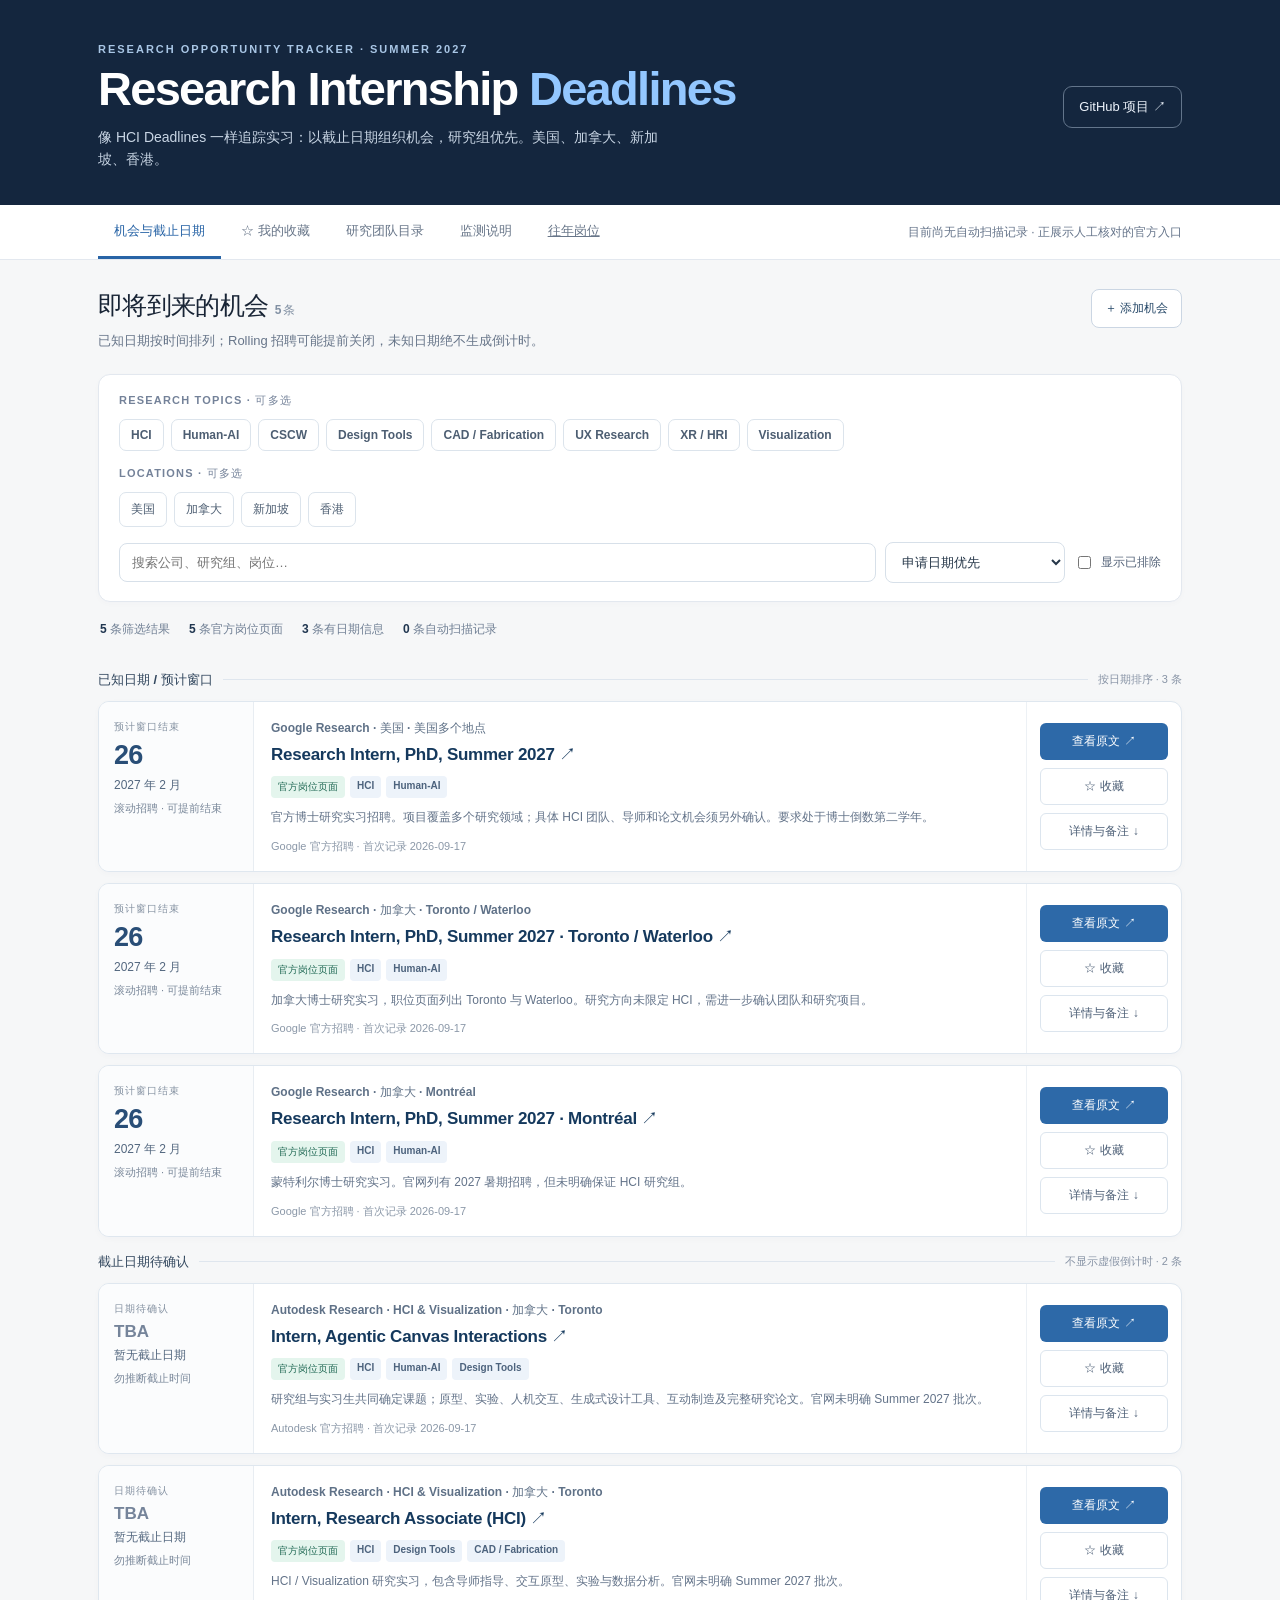
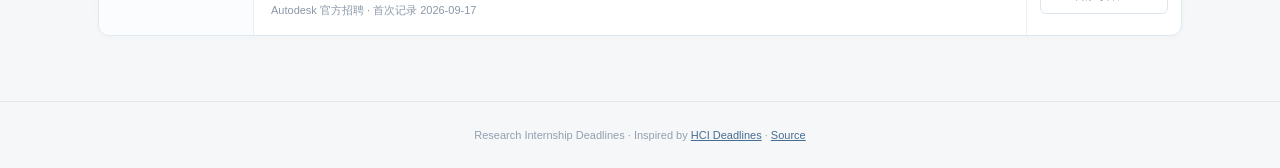
==== public/index.html @ 8cfc205e "ui: show scan button and historical archive on homepage" ====
<!doctype html>
<html lang="zh-CN"><head><meta charset="utf-8"><meta name="viewport" content="width=device-width,initial-scale=1"><meta name="theme-color" content="#f6f7f8"><meta name="description" content="Research internship opportunities by deadline for HCI PhD students."><title>Research Internship Deadlines</title>
<style>
:root{font-family:Inter,-apple-system,BlinkMacSystemFont,"Segoe UI",Arial,sans-serif;color:#182435;background:#f6f7f8;font-synthesis:none}*{box-sizing:border-box}body{margin:0}button,input,select,textarea{font:inherit}button{cursor:pointer}a{color:inherit}a:focus-visible,button:focus-visible,input:focus-visible,select:focus-visible,textarea:focus-visible{outline:3px solid #89baf9;outline-offset:2px}.shell{max-width:1140px;margin:auto;padding:0 28px}.mast{background:#14263e;color:#fff;padding:43px 0 35px}.mast .shell{display:flex;gap:35px;justify-content:space-between;align-items:center}.eyebrow{font-size:11px;text-transform:uppercase;letter-spacing:2px;color:#a9c6e5;font-weight:800}.mast h1{font-size:clamp(29px,4.5vw,47px);margin:8px 0 10px;letter-spacing:-1.7px;line-height:1.12}.mast p{max-width:580px;color:#c9d6e5;margin:0;line-height:1.6;font-size:14px}.mast .link{border:1px solid #63758b;color:#eef4fc;text-decoration:none;border-radius:9px;padding:11px 15px;white-space:nowrap;font-size:13px}.topnav{background:white;border-bottom:1px solid #e3e8ef}.topnav .shell{display:flex;justify-content:space-between;align-items:center;gap:12px;min-height:54px}.tabs{display:flex;gap:4px}.tab{border:0;background:transparent;color:#687689;padding:16px 16px;font-size:13px;font-weight:650;border-bottom:3px solid transparent}.tab.active{color:#2864a6;border-bottom-color:#2864a6}.scanstate{font-size:12px;color:#65748a;max-width:42%;text-align:right}main.shell{padding-top:29px;padding-bottom:65px}.pagehead{display:flex;align-items:start;justify-content:space-between;gap:20px;margin-bottom:22px}.pagehead h2{font-size:25px;margin:0 0 8px;letter-spacing:-.65px}.pagehead p{margin:0;color:#677589;line-height:1.65;font-size:13px}.outline{border:1px solid #cbd6e3;background:white;color:#274969;border-radius:8px;padding:10px 13px;font-weight:650;font-size:12px}.toolbar{background:white;border:1px solid #e3e8ef;border-radius:12px;padding:18px 20px;box-shadow:0 2px 6px #20375105;margin-bottom:19px}.toolbarlabel{display:block;color:#748299;font-size:11px;letter-spacing:1.2px;font-weight:800;margin-bottom:11px;text-transform:uppercase}.filterrow{display:flex;gap:7px;flex-wrap:wrap;margin-bottom:15px}.chip{border:1px solid #dce4ec;color:#4d5e72;background:#fff;border-radius:7px;padding:8px 11px;font-size:12px;font-weight:650}.chip.active{background:#dcebf9;border-color:#88b6e4;color:#205d9c}.chip.active:before{content:'✓ ';font-weight:850}.controlrow{display:grid;grid-template-columns:minmax(180px,1fr) 180px auto;gap:9px;align-items:center}.controlrow input,.controlrow select,.form input,.form select,.form textarea{width:100%;min-width:0;border:1px solid #d7e0e9;background:#fff;color:#263749;border-radius:8px;padding:11px 12px;font-size:13px}.controlrow label{font-size:12px;color:#526177;display:flex;gap:7px;align-items:center;white-space:nowrap}.controlrow label input{width:auto;accent-color:#2769aa}.summary{display:flex;gap:19px;flex-wrap:wrap;padding:0 2px 17px;color:#718095;font-size:12px}.summary strong{color:#203650}.sectionline{display:flex;align-items:center;gap:10px;margin:16px 0 12px}.sectionline h3{font-size:13px;font-weight:800;color:#32475e;margin:0}.sectionline .rule{height:1px;background:#dfe6ee;flex:1}.sectionline small{font-size:11px;color:#8793a5}.list{display:grid;gap:11px}.job{background:white;border:1px solid #dfe7ef;border-radius:11px;display:grid;grid-template-columns:155px minmax(0,1fr) 155px;overflow:hidden;box-shadow:0 2px 7px #162e4406}.jobdate{border-right:1px solid #e8edf2;padding:18px 15px;background:#fbfcfd;display:flex;flex-direction:column;gap:6px}.datecap{color:#8491a1;font-size:10px;font-weight:800;letter-spacing:1px;text-transform:uppercase}.day{font-size:27px;font-weight:790;letter-spacing:-.8px;line-height:1.15;color:#294e77}.day.unknown{font-size:17px;letter-spacing:0;color:#75849a}.month{font-size:12px;color:#53677f}.dateinfo{font-size:11px;color:#7a889a;line-height:1.5}.jobbody{padding:18px 17px 17px;min-width:0}.org{font-size:12px;color:#5f7187;font-weight:750;margin-bottom:7px}.job h4{margin:0 0 10px;font-size:17px;line-height:1.32;letter-spacing:-.25px}.job h4 a{text-decoration:none;color:#15395d}.job h4 a:hover{text-decoration:underline}.tags{display:flex;flex-wrap:wrap;gap:5px;margin-bottom:10px}.tag{font-size:10px;font-weight:700;color:#4d637d;background:#edf3fa;padding:4px 7px;border-radius:4px}.tag.warn{background:#fff2e4;color:#9d662b}.tag.green{color:#236b56;background:#e4f5ed}.job p{font-size:12px;color:#637389;line-height:1.65;margin:0}.source{font-size:11px;color:#8b98a8;margin-top:11px}.jobactions{padding:18px 13px;border-left:1px solid #edf1f5;display:flex;flex-direction:column;align-items:stretch;gap:8px;justify-content:center}.jobactions .open{background:#2d69a8;color:white;text-align:center;padding:10px 7px;text-decoration:none;border-radius:6px;font-weight:750;font-size:12px}.jobactions button{border:1px solid #dce5ee;border-radius:6px;background:#fff;padding:9px 6px;color:#4f6178;font-size:12px}.jobactions button.saved{background:#eaf2ff;color:#205f9b}.jobactions button.dismissed{color:#a25f5a}.jobdetails{grid-column:1/-1;background:#f9fbfd;border-top:1px solid #e9eef4;padding:15px 20px;display:grid;grid-template-columns:1fr 1fr;gap:15px;color:#58697e;font-size:12px;line-height:1.7}.jobdetails b{color:#2e4e6e}.jobdetails textarea{display:block;width:100%;height:76px;border:1px solid #cedbe8;border-radius:6px;resize:vertical;padding:9px;margin:6px 0;font:inherit}.jobdetails button{background:white;border:1px solid #d3deea;border-radius:6px;padding:7px 10px;color:#2a5f92}.empty{background:white;border:1px dashed #cbd7e3;border-radius:12px;text-align:center;padding:50px 20px;color:#617187}.empty .symbol{font-size:29px;color:#5d86b2}.empty h3{color:#334b63;margin:10px 0}.empty p{font-size:13px;line-height:1.7;margin:0 auto 17px;max-width:500px}.muted{font-size:12px;color:#8190a3}.info{margin-top:23px;padding:17px 18px;border:1px solid #dce5ef;border-radius:9px;background:#eff5fb;color:#536b86;font-size:12px;line-height:1.75}.info a{color:#245d98}.lablist{display:grid;grid-template-columns:repeat(2,minmax(0,1fr));gap:10px}.lab{background:#fff;border:1px solid #e1e8ef;padding:18px;border-radius:10px}.lab b{display:block;font-size:14px;color:#243f5f}.lab p{font-size:12px;color:#64758b;line-height:1.6}.lab a{font-size:12px;color:#2866a5}.lab small{display:block;color:#8494a8;margin-top:8px}.hidden{display:none!important}.modal{position:fixed;inset:0;background:#12233ca6;display:flex;align-items:center;justify-content:center;padding:15px;z-index:20}.dialog{max-width:490px;max-height:90vh;overflow:auto;width:100%;background:white;border-radius:13px;padding:24px;box-shadow:0 20px 90px #09172b44}.dialog h3{margin:0 0 5px;font-size:22px}.dialog>p{font-size:12px;color:#728299;line-height:1.6}.form{display:grid;gap:12px}.form label{font-size:12px;font-weight:700;color:#4c6178}.form input,.form select,.form textarea{margin-top:6px;display:block}.form .twocol{display:grid;grid-template-columns:1fr 1fr;gap:9px}.form .formactions{display:flex;gap:8px;justify-content:flex-end}.primary{background:#2d69a8;border:1px solid #2d69a8;color:#fff;font-weight:750;border-radius:7px;padding:11px 15px}footer{padding:27px 0;color:#91a0b0;text-align:center;border-top:1px solid #e3e8ed;font-size:11px}footer a{color:#476c91}@media(max-width:800px){.shell{padding-left:16px;padding-right:16px}.mast{padding:27px 0}.mast .shell{align-items:flex-start}.mast h1{font-size:29px}.mast .link{display:none}.topnav .shell{flex-direction:column;align-items:stretch;gap:0}.tabs{overflow-x:auto}.tab{flex:1;white-space:nowrap;padding:14px 10px}.scanstate{text-align:left;max-width:none;padding:0 0 10px}.pagehead{align-items:center}.pagehead h2{font-size:22px}.toolbar{padding:13px}.controlrow{grid-template-columns:1fr 1fr}.controlrow input{grid-column:1/-1}.controlrow label{grid-column:1/-1}.job{grid-template-columns:91px minmax(0,1fr)}.jobdate{padding:16px 9px}.day{font-size:22px}.jobbody{padding:15px 12px}.job h4{font-size:15px}.jobactions{grid-column:1/-1;border-left:0;border-top:1px solid #edf1f5;padding:10px 12px;flex-direction:row}.jobactions>*{flex:1}.jobdetails{grid-template-columns:1fr;padding:13px}.lablist{grid-template-columns:1fr}.summary{gap:10px}.pagehead .outline{white-space:nowrap;padding:9px}.org,.source{font-size:11px}}@media(max-width:375px){.job{grid-template-columns:79px minmax(0,1fr)}.day{font-size:19px}.datecap{font-size:9px}.jobdate{padding:14px 7px}.controlrow{grid-template-columns:1fr}.controlrow input,.controlrow label{grid-column:auto}}
</style></head><body>
<header class="mast"><div class="shell"><div><div class="eyebrow">RESEARCH OPPORTUNITY TRACKER · SUMMER 2027</div><h1>Research Internship <span style="color:#93c7ff">Deadlines</span></h1><p>像 HCI Deadlines 一样追踪实习：以截止日期组织机会，研究组优先。美国、加拿大、新加坡、香港。</p></div><a class="link" href="https://github.com/shuofeng666/searching-job" target="_blank" rel="noopener noreferrer">GitHub 项目 ↗</a></div></header>
<div class="topnav"><div class="shell"><nav class="tabs" aria-label="页面"><button class="tab active" data-tab="opportunities">机会与截止日期</button><button class="tab" data-tab="saved">☆ 我的收藏</button><button class="tab" data-tab="labs">研究团队目录</button><button class="tab" data-tab="about">监测说明</button><a class="tab" href="/archive.html">往年岗位</a></nav><div class="scanstate" id="scanstate" aria-live="polite">正在读取监测状态…</div></div></div>
<main class="shell"><section id="opportunities"><div class="pagehead"><div><h2>即将到来的机会 <span class="muted" id="total"></span></h2><p>已知日期按时间排列；Rolling 招聘可能提前关闭，未知日期绝不生成倒计时。</p></div><button class="outline" id="add">＋ 添加机会</button></div>
<div class="toolbar"><span class="toolbarlabel">Research topics · 可多选</span><div id="topics" class="filterrow"></div><span class="toolbarlabel">Locations · 可多选</span><div id="regions" class="filterrow"></div><div class="controlrow"><input id="query" type="search" placeholder="搜索公司、研究组、岗位…" aria-label="搜索机会"><select id="sort" aria-label="排序"><option value="deadline">申请日期优先</option><option value="recent">最新发现</option></select><label><input type="checkbox" id="showdismissed"> 显示已排除</label></div></div>
<div class="summary" id="summary"></div><div id="dated"></div><div id="undated"></div></section>
<section id="saved" class="hidden"><div class="pagehead"><div><h2>我的收藏</h2><p>仅保存在当前浏览器，换设备不会自动同步。</p></div></div><div id="savedlist" class="list"></div></section>
<section id="labs" class="hidden"><div class="pagehead"><div><h2>研究团队目录</h2><p>这是长期关注的研究团队，不等于已发布招聘。大公司研究组优先。</p></div></div><div class="lablist" id="lablist"></div></section>
<section id="about" class="hidden"><div class="pagehead"><div><h2>监测与数据说明</h2><p>清晰区分官方职位、搜索线索和待确认日期。</p></div></div><div class="info"><b>扫描与更新</b><p id="scanabout"></p><a href="https://github.com/shuofeng666/searching-job/actions/workflows/scan.yml" target="_blank" rel="noopener noreferrer">打开 GitHub Actions ↗</a><p>在 GitHub 仓库的 Settings → Secrets and variables → Actions 中设置 SERPAPI_KEY，之后运行 Research internship scan。不要在网页或公开仓库中填写密钥。</p><b>日期与真实性</b><p>只有带有明确时刻与时区的正式截止时间才显示实时倒计时。预计窗口结束日期仅用于排序和参考。官方岗位链接是检查入口，并非此处实时证明仍有空缺；每次申请前请以官方页面核验。</p><b>隐私</b><p>个人收藏、申请状态与手动添加内容只存储在当前浏览器。自动扫描的公共职位会被提交至公开 GitHub 仓库；请勿在公共数据中添加个人信息。</p><b>可用功能</b><p>本版没有启用 AI API、邮件提醒或跨设备同步。</p></div></section></main>
<footer>Research Internship Deadlines · Inspired by <a href="https://hci-deadlines.github.io/" target="_blank" rel="noopener noreferrer">HCI Deadlines</a> · <a href="https://github.com/shuofeng666/searching-job" target="_blank" rel="noopener noreferrer">Source</a></footer>
<div class="modal hidden" id="modal" role="dialog" aria-modal="true" aria-labelledby="modalTitle"><div class="dialog"><div style="display:flex;justify-content:space-between;gap:10px;align-items:center"><h3 id="modalTitle">手动添加机会</h3><button class="outline" id="close" aria-label="关闭">×</button></div><p>用于个人跟踪，不代表官方岗位已经核实。只保存在当前浏览器。</p><form class="form" id="form"><label>岗位名称<input name="title" required maxlength="180" placeholder="HCI Research Intern"></label><label>公司 / 研究组<input name="company" required maxlength="120" placeholder="Autodesk Research"></label><label>原始招聘网址<input name="url" type="url" required placeholder="https://…"></label><div class="twocol"><label>地区<select name="region"><option value="US">美国</option><option value="CA">加拿大</option><option value="SG">新加坡</option><option value="HK">香港</option></select></label><label>截止状态<select name="deadline_kind"><option value="unknown">尚未公布</option><option value="rolling">预计窗口 / Rolling</option><option value="firm_day">官方只提供日期</option></select></label></div><label>截止日期（如已知）<input type="date" name="deadline"></label><label>研究主题（逗号分隔，可选）<input name="topics" placeholder="HCI, CAD, Human-AI"></label><label>你的研究备注<textarea name="description" rows="2" maxlength="1500"></textarea></label><div class="formactions"><button type="button" class="outline" id="cancel">取消</button><button class="primary" type="submit">保存机会</button></div></form></div></div>
<script>
'use strict';
const REPO='https://github.com/shuofeng666/searching-job';
const CATEGORIES=['HCI','Human-AI','CSCW','Design Tools','CAD / Fabrication','UX Research','XR / HRI','Visualization'];
const PLACES={US:'美国',CA:'加拿大',SG:'新加坡',HK:'香港'};
const SEED=[
{id:'official-google-us-2027',title:'Research Intern, PhD, Summer 2027',company:'Google Research',location:'美国多个地点',region:'US',url:'https://www.google.com/about/careers/applications/jobs/results/86701057991680710-research-intern-phd-summer-2027',description:'官方博士研究实习招聘。项目覆盖多个研究领域；具体 HCI 团队、导师和论文机会须另外确认。要求处于博士倒数第二学年。',deadline:'2027-02-26',deadline_kind:'rolling',date_note:'官网预计申请窗口结束日期；滚动录用，可能提前关闭',topics:['HCI','Human-AI'],kind:'official',first_seen:'2026-09-17',source:'Google 官方招聘',flags:['HCI 团队分配尚未确认','具体申请资格与开放状态以官网为准']},
{id:'official-google-ca-2027',title:'Research Intern, PhD, Summer 2027 · Toronto / Waterloo',company:'Google Research',location:'Toronto / Waterloo',region:'CA',url:'https://www.google.com/about/careers/applications/jobs/results/104496653687235270-research-intern/',description:'加拿大博士研究实习，职位页面列出 Toronto 与 Waterloo。研究方向未限定 HCI，需进一步确认团队和研究项目。',deadline:'2027-02-26',deadline_kind:'rolling',date_note:'官网预计窗口结束；项目满额可能提前关闭',topics:['HCI','Human-AI'],kind:'official',first_seen:'2026-09-17',source:'Google 官方招聘',flags:['岗位研究方向需要确认','页面标注 future vacancy，请核验当前申请状态']},
{id:'official-google-montreal-2027',title:'Research Intern, PhD, Summer 2027 · Montréal',company:'Google Research',location:'Montréal',region:'CA',url:'https://www.google.com/about/careers/applications/jobs/results/131287072689267398-research-intern/',description:'蒙特利尔博士研究实习。官网列有 2027 暑期招聘，但未明确保证 HCI 研究组。',deadline:'2027-02-26',deadline_kind:'rolling',date_note:'官网预计窗口结束；滚动审核可能提前关闭',topics:['HCI','Human-AI'],kind:'official',first_seen:'2026-09-17',source:'Google 官方招聘',flags:['具体 HCI 项目与工作许可待确认']},
{id:'official-autodesk-canvas',title:'Intern, Agentic Canvas Interactions',company:'Autodesk Research · HCI & Visualization',location:'Toronto',region:'CA',url:'https://autodesk.wd1.myworkdayjobs.com/en-US/Ext/job/Toronto-ON-CAN/Intern--Agentic-Canvas-Interactions_26WD100616-1',description:'研究组与实习生共同确定课题；原型、实验、人机交互、生成式设计工具、互动制造及完整研究论文。官网未明确 Summer 2027 批次。',deadline:null,deadline_kind:'unknown',topics:['HCI','Human-AI','Design Tools','CAD / Fabrication'],kind:'official',first_seen:'2026-09-17',source:'Autodesk 官方招聘',flags:['Summer 2027 起止日期需要向研究组确认']},
{id:'official-autodesk-hci',title:'Intern, Research Associate (HCI)',company:'Autodesk Research · HCI & Visualization',location:'Toronto',region:'CA',url:'https://autodesk.wd1.myworkdayjobs.com/Ext/job/Toronto-ON-CAN/Intern--Research-Associate--HCI-_26WD100593-1',description:'HCI / Visualization 研究实习，包含导师指导、交互原型、实验与数据分析。官网未明确 Summer 2027 批次。',deadline:null,deadline_kind:'unknown',topics:['HCI','Design Tools','CAD / Fabrication','Visualization'],kind:'official',first_seen:'2026-09-17',source:'Autodesk 官方招聘',flags:['需确认 2027 暑期安排与研究主题']}
];
const $=id=>document.getElementById(id);const escapeHTML=v=>String(v??'').replace(/[&<>"']/g,c=>({'&':'&amp;','<':'&lt;','>':'&gt;','"':'&quot;',"'":'&#39;'}[c]));
const safeURL=v=>{try{let u=new URL(v);return ['http:','https:'].includes(u.protocol)?u.href:'#'}catch{return '#'}};
const STORE='research-radar-personal-v1';let store;try{store=JSON.parse(localStorage.getItem(STORE))||{jobs:{},manual:[]}}catch{store={jobs:{},manual:[]}}store.jobs=store.jobs||{};store.manual=store.manual||[];
function save(){try{localStorage.setItem(STORE,JSON.stringify(store))}catch{alert('浏览器未允许本地保存')}}
let feed={jobs:[],targets:[],runs:[],last_scan:null},list=[],shown='opportunities',selectedTopics=new Set(),selectedRegions=new Set(),expanded=new Set();
const searchParams=new URLSearchParams(location.search);const paramTopics=(searchParams.get('sub')||'').split(',').filter(x=>CATEGORIES.includes(x));paramTopics.forEach(x=>selectedTopics.add(x));const paramRegions=(searchParams.get('loc')||'').split(',').filter(x=>PLACES[x]);paramRegions.forEach(x=>selectedRegions.add(x));
function inferTopics(j){if(Array.isArray(j.topics)&&j.topics.length)return j.topics;let text=[j.title,j.description,...(j.reasons||[])].join(' ').toLowerCase();let out=[];const tests=[['HCI',/hci|human.computer|interaction/],['Human-AI',/human.ai|human.agent|generative ai|llm/],['CSCW',/collaborat|cscw|teamwork/],['Design Tools',/design tool|creativ|authoring/],['CAD / Fabrication',/\bcad\b|fabricat|manufactur/],['UX Research',/ux research|user research|user experience research|usability/],['XR / HRI',/\bxr\b|\bar\b|\bvr\b|robot/],['Visualization',/visualiz|graphics/]];tests.forEach(([name,re])=>{if(re.test(text))out.push(name)});return out.length?out:['HCI']}
function normalize(j){return {...j,deadline:j.deadline||null,deadline_kind:j.deadline_kind||'unknown',topics:inferTopics(j),kind:j.kind||'web',source:j.source||'待确认'}}
function allJobs(){const seen=new Set();return [...store.manual,...SEED,...(feed.jobs||[])].map(normalize).filter(j=>{const key=safeURL(j.url).replace(/\?.*$/,'').toLowerCase();if(key!=='#'&&seen.has(key))return false;if(key!=='#')seen.add(key);return true})}
function notes(id){return store.jobs[id]||{}}
function updateURL(){let q=new URLSearchParams(location.search);selectedTopics.size?q.set('sub',[...selectedTopics].join(',')):q.delete('sub');selectedRegions.size?q.set('loc',[...selectedRegions].join(',')):q.delete('loc');history.replaceState(null,'',location.pathname+(q.size?'?'+q.toString():''))}
function filters(){ $('topics').innerHTML=CATEGORIES.map(t=>`<button class="chip ${selectedTopics.has(t)?'active':''}" data-topic="${escapeHTML(t)}" aria-pressed="${selectedTopics.has(t)}">${escapeHTML(t)}</button>`).join('');$('regions').innerHTML=Object.entries(PLACES).map(([k,v])=>`<button class="chip ${selectedRegions.has(k)?'active':''}" data-region="${k}" aria-pressed="${selectedRegions.has(k)}">${v}</button>`).join('')}
function visible(saved=false){let q=$('query').value.trim().toLowerCase(),show=$('showdismissed').checked;return allJobs().filter(j=>{let p=notes(j.id);if(saved&&!p.starred)return false;if(!saved&&!show&&p.status==='dismissed')return false;if(selectedTopics.size&&!j.topics.some(t=>selectedTopics.has(t)))return false;if(selectedRegions.size&&!selectedRegions.has(j.region))return false;if(q&&![j.title,j.company,j.location,j.description,...j.topics].join(' ').toLowerCase().includes(q))return false;return true}).sort((a,b)=>{if($('sort').value==='recent')return String(b.first_seen||'').localeCompare(String(a.first_seen||''));const da=a.deadline||'9999',db=b.deadline||'9999';return da.localeCompare(db)||a.company.localeCompare(b.company)})}
function formatDay(d){if(!/^\d{4}-\d{2}-\d{2}$/.test(d||''))return null;const [y,m,day]=d.split('-');return {day,month:`${y} 年 ${Number(m)} 月`}}
function remaining(j){if(j.deadline_kind!=='firm'||!j.deadline_at)return '';let time=Date.parse(j.deadline_at);if(!Number.isFinite(time))return '';let diff=time-Date.now();if(diff<=0)return '截止时刻已过 · 请核对官网';let days=Math.floor(diff/86400000),hours=Math.floor((diff%86400000)/3600000);return `还剩 ${days} 天 ${hours} 小时`}
function card(j){const p=notes(j.id),dt=formatDay(j.deadline),open=expanded.has(j.id),kind=j.deadline_kind;let type=kind==='rolling'?'预计窗口结束':kind==='firm'?'官方截止':kind==='firm_day'?'官方日期':'日期待确认';let dateBlock=dt?`<span class="day">${dt.day}</span><span class="month">${dt.month}</span>`:'<span class="day unknown">TBA</span><span class="month">暂无截止日期</span>';let warning=kind==='rolling'?'滚动招聘 · 可提前结束':kind==='firm_day'?'仅提供日期 · 时区待确认':kind==='firm'?(remaining(j)||'核对具体时区'):'勿推断截止时间';let flag=j.kind==='official'?'官方岗位页面':'搜索线索，未核实';if(j.kind==='manual')flag='个人手动记录';let tags=[`<span class="tag ${j.kind==='official'?'green':'warn'}">${flag}</span>`,...j.topics.slice(0,3).map(t=>`<span class="tag">${escapeHTML(t)}</span>`)];return `<article class="job"><div class="jobdate"><span class="datecap">${type}</span>${dateBlock}<span class="dateinfo">${escapeHTML(warning)}</span></div><div class="jobbody"><div class="org">${escapeHTML(j.company)} · ${escapeHTML(PLACES[j.region]||j.region)}${j.location?' · '+escapeHTML(j.location):''}</div><h4><a href="${escapeHTML(safeURL(j.url))}" target="_blank" rel="noopener noreferrer">${escapeHTML(j.title)} ↗</a></h4><div class="tags">${tags.join('')}${p.status==='applied'?'<span class="tag green">已申请</span>':''}</div><p>${escapeHTML(j.description||'请从原始链接核对完整职位描述和资格。')}</p><div class="source">${escapeHTML(j.source)} · 首次记录 ${escapeHTML(j.first_seen?.slice(0,10)||'未提供')}</div></div><div class="jobactions"><a class="open" href="${escapeHTML(safeURL(j.url))}" target="_blank" rel="noopener noreferrer">查看原文 ↗</a><button data-save="${escapeHTML(j.id)}" class="${p.starred?'saved':''}" aria-pressed="${!!p.starred}">${p.starred?'★ 已收藏':'☆ 收藏'}</button><button data-expand="${escapeHTML(j.id)}">${open?'收起':'详情与备注'} ↓</button></div>${open?`<div class="jobdetails"><div><b>申请前核实</b><br>${escapeHTML(j.date_note||'官方是否仍在招聘、2027 暑期安排及截止日期，均需复核。')}<br>${(j.flags||[]).map(x=>'• '+escapeHTML(x)).join('<br>')}<br>此处不代表录取概率。</div><div><b>我的进度</b><div style="margin:6px 0"><button data-status="${escapeHTML(j.id)}" data-value="${p.status==='applied'?'new':'applied'}">${p.status==='applied'?'取消已申请':'标记已申请'}</button> <button data-status="${escapeHTML(j.id)}" data-value="${p.status==='dismissed'?'new':'dismissed'}">${p.status==='dismissed'?'恢复':'排除'}</button></div><textarea data-note="${escapeHTML(j.id)}" placeholder="导师、研究方向、邮件与申请备注…">${escapeHTML(p.notes||'')}</textarea><button data-write="${escapeHTML(j.id)}">保存备注</button></div></div>`:''}</article>`}
function empty(title,body){return `<div class="empty"><div class="symbol">◷</div><h3>${escapeHTML(title)}</h3><p>${escapeHTML(body)}</p><button class="outline" data-openabout="1">查看自动监测配置 ↗</button></div>`}
function group(label,arr,note){return arr.length?`<div class="sectionline"><h3>${label}</h3><div class="rule"></div><small>${note} · ${arr.length} 条</small></div><div class="list">${arr.map(card).join('')}</div>`:''}
function render(){filters();let jobs=visible();$('total').textContent=`${jobs.length} 条`;$('summary').innerHTML=`<span><strong>${jobs.length}</strong> 条筛选结果</span><span><strong>${jobs.filter(j=>j.kind==='official').length}</strong> 条官方岗位页面</span><span><strong>${jobs.filter(j=>j.deadline).length}</strong> 条有日期信息</span><span><strong>${(feed.jobs||[]).length}</strong> 条自动扫描记录</span>`;let dated=jobs.filter(j=>formatDay(j.deadline)),undated=jobs.filter(j=>!formatDay(j.deadline));$('dated').innerHTML=group('已知日期 / 预计窗口',dated,'按日期排序');$('undated').innerHTML=group('截止日期待确认',undated,'不显示虚假倒计时')||'';if(!jobs.length)$('dated').innerHTML=empty('当前筛选暂无结果','可取消研究方向或地区筛选；初始岗位来自近期核对过的官方页面。');$('savedlist').innerHTML=allJobs().filter(j=>notes(j.id).starred).map(card).join('')||empty('暂时没有收藏','在机会列表点击「☆ 收藏」，这里会保留关注的岗位。');$('lablist').innerHTML=(feed.targets||[]).map(t=>`<article class="lab"><b>${escapeHTML(t.name)}</b><p>${escapeHTML(t.region)} · ${escapeHTML(t.focus)}</p><a href="${escapeHTML(safeURL(t.url))}" target="_blank" rel="noopener noreferrer">研究组主页 ↗</a><small>关注对象，不代表当前招聘</small></article>`).join('')||'<p class="muted">研究团队目录未加载。</p>';let last=feed.last_scan;$('scanstate').textContent=last?'最近自动扫描 '+new Date(last).toLocaleDateString('zh-CN'):'目前尚无自动扫描记录 · 正展示人工核对的官方入口';$('scanabout').textContent=last?`最近一次扫描：${last}；搜索记录 ${(feed.jobs||[]).length} 条。数据每天按计划检查，但不是实时监控。`:'自动扫描尚未成功运行。首页已有人工核对的官方入口，但新岗位自动发现需配置 SERPAPI_KEY 并运行 GitHub Actions。';}
function setTab(tab){shown=tab;document.querySelectorAll('.tab').forEach(b=>b.classList.toggle('active',b.dataset.tab===tab));['opportunities','saved','labs','about'].forEach(id=>$(id).classList.toggle('hidden',id!==tab));if(tab==='saved')render()}
function setPersonal(id,patch){store.jobs[id]={...notes(id),...patch};save();render()}
document.addEventListener('click',e=>{let b=e.target.closest('button');if(!b)return;if(b.dataset.tab){setTab(b.dataset.tab);return}if(b.dataset.topic){let t=b.dataset.topic;selectedTopics.has(t)?selectedTopics.delete(t):selectedTopics.add(t);updateURL();render();return}if(b.dataset.region){let t=b.dataset.region;selectedRegions.has(t)?selectedRegions.delete(t):selectedRegions.add(t);updateURL();render();return}if(b.dataset.save){let id=b.dataset.save;setPersonal(id,{starred:!notes(id).starred});return}if(b.dataset.expand){expanded.has(b.dataset.expand)?expanded.delete(b.dataset.expand):expanded.add(b.dataset.expand);render();return}if(b.dataset.status){setPersonal(b.dataset.status,{status:b.dataset.value});return}if(b.dataset.write){let node=[...document.querySelectorAll('textarea[data-note]')].find(x=>x.dataset.note===b.dataset.write);if(node){setPersonal(b.dataset.write,{notes:node.value});alert('备注已保存')}return}if(b.dataset.openabout){setTab('about');return}});
['query','sort','showdismissed'].forEach(id=>$(id).addEventListener(id==='query'?'input':'change',render));$('add').onclick=()=>$('modal').classList.remove('hidden');$('close').onclick=$('cancel').onclick=()=>$('modal').classList.add('hidden');$('modal').onclick=e=>{if(e.target===$('modal'))$('modal').classList.add('hidden')};document.addEventListener('keydown',e=>{if(e.key==='Escape')$('modal').classList.add('hidden')});$('form').onsubmit=e=>{e.preventDefault();let f=new FormData(e.target);let url=safeURL(f.get('url'));if(url==='#'){alert('请输入有效的 http/https 官网链接');return}let deadline=String(f.get('deadline')||'');let kind=String(f.get('deadline_kind'));if(!deadline)kind='unknown';const record={id:'manual-'+(crypto.randomUUID?crypto.randomUUID():Date.now()),title:String(f.get('title')).trim(),company:String(f.get('company')).trim(),url,region:f.get('region'),location:PLACES[f.get('region')],deadline:deadline||null,deadline_kind:kind,topics:String(f.get('topics')||'').split(',').map(x=>x.trim()).filter(Boolean),description:String(f.get('description')||'').trim(),first_seen:new Date().toISOString(),kind:'manual',source:'个人手动添加 · 未核实',flags:['核对原始职位页面']};store.manual.unshift(record);save();$('modal').classList.add('hidden');e.target.reset();setTab('opportunities');render()};
async function load(){try{const res=await fetch('/data/feed.json?ts='+Date.now(),{cache:'no-store'});if(!res.ok)throw Error('HTTP '+res.status);feed=await res.json()}catch(e){$('scanstate').textContent='自动数据读取失败 · 官方入口仍可使用';feed={jobs:[],targets:[],runs:[],last_scan:null}}render()}load();
</script><script src="/scan-control.js" defer></script></body></html>
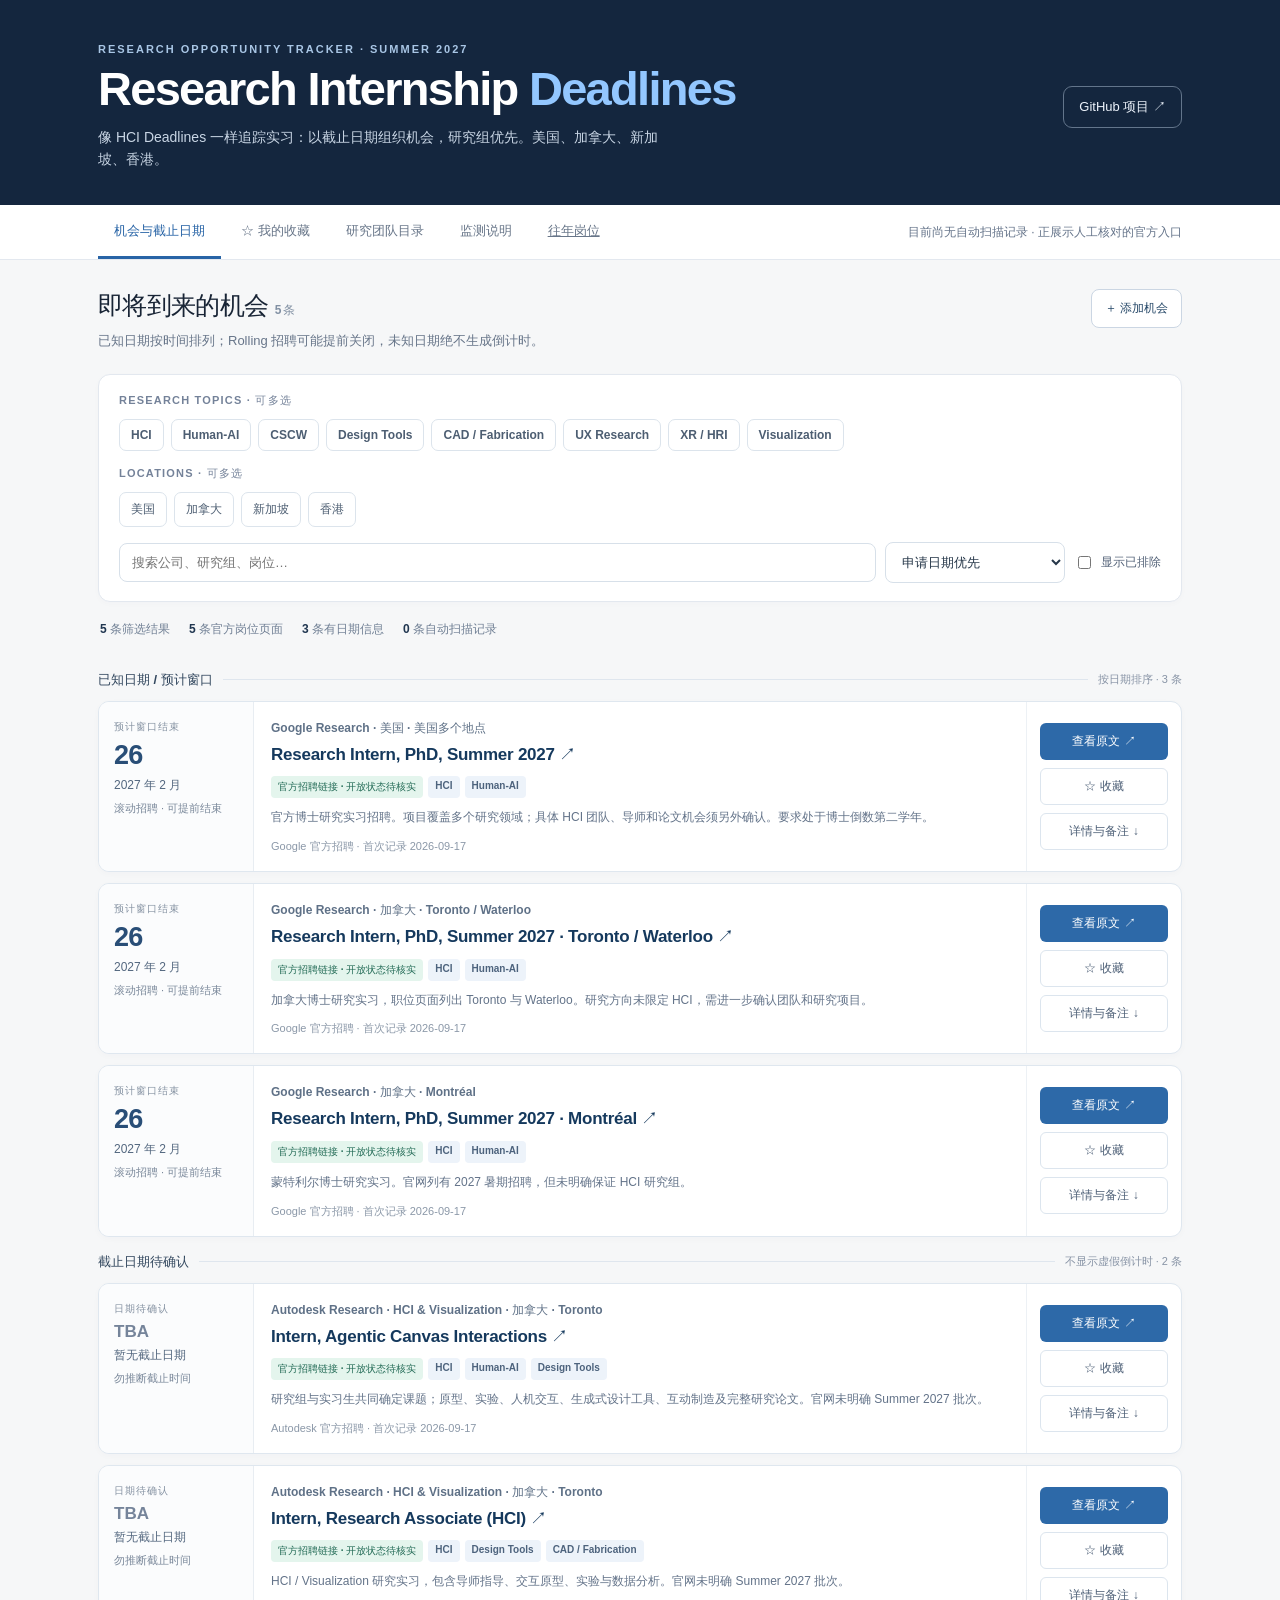
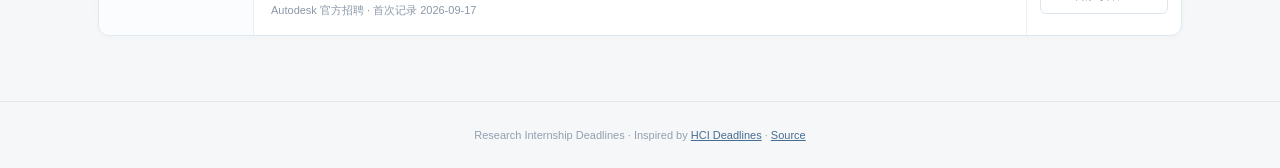
==== commit 75e2d0fa: "ui: show scan button and historical archive on homepage" ====
--- a/public/index.html
+++ b/public/index.html
@@ -33,14 +33,14 @@
 const searchParams=new URLSearchParams(location.search);const paramTopics=(searchParams.get('sub')||'').split(',').filter(x=>CATEGORIES.includes(x));paramTopics.forEach(x=>selectedTopics.add(x));const paramRegions=(searchParams.get('loc')||'').split(',').filter(x=>PLACES[x]);paramRegions.forEach(x=>selectedRegions.add(x));
 function inferTopics(j){if(Array.isArray(j.topics)&&j.topics.length)return j.topics;let text=[j.title,j.description,...(j.reasons||[])].join(' ').toLowerCase();let out=[];const tests=[['HCI',/hci|human.computer|interaction/],['Human-AI',/human.ai|human.agent|generative ai|llm/],['CSCW',/collaborat|cscw|teamwork/],['Design Tools',/design tool|creativ|authoring/],['CAD / Fabrication',/\bcad\b|fabricat|manufactur/],['UX Research',/ux research|user research|user experience research|usability/],['XR / HRI',/\bxr\b|\bar\b|\bvr\b|robot/],['Visualization',/visualiz|graphics/]];tests.forEach(([name,re])=>{if(re.test(text))out.push(name)});return out.length?out:['HCI']}
 function normalize(j){return {...j,deadline:j.deadline||null,deadline_kind:j.deadline_kind||'unknown',topics:inferTopics(j),kind:j.kind||'web',source:j.source||'待确认'}}
-function allJobs(){const seen=new Set();return [...store.manual,...SEED,...(feed.jobs||[])].map(normalize).filter(j=>{const key=safeURL(j.url).replace(/\?.*$/,'').toLowerCase();if(key!=='#'&&seen.has(key))return false;if(key!=='#')seen.add(key);return true})}
+function allJobs(){const seen=new Set();return [...store.manual,...SEED,...(feed.jobs||[])].map(normalize).filter(j=>!/(?:product (?:design|management)|algorithm|foundation model|machine learning engineer)/i.test(j.title||'')).filter(j=>{const key=safeURL(j.url).replace(/\?.*$/,'').toLowerCase();if(key!=='#'&&seen.has(key))return false;if(key!=='#')seen.add(key);return true})}
 function notes(id){return store.jobs[id]||{}}
 function updateURL(){let q=new URLSearchParams(location.search);selectedTopics.size?q.set('sub',[...selectedTopics].join(',')):q.delete('sub');selectedRegions.size?q.set('loc',[...selectedRegions].join(',')):q.delete('loc');history.replaceState(null,'',location.pathname+(q.size?'?'+q.toString():''))}
 function filters(){ $('topics').innerHTML=CATEGORIES.map(t=>`<button class="chip ${selectedTopics.has(t)?'active':''}" data-topic="${escapeHTML(t)}" aria-pressed="${selectedTopics.has(t)}">${escapeHTML(t)}</button>`).join('');$('regions').innerHTML=Object.entries(PLACES).map(([k,v])=>`<button class="chip ${selectedRegions.has(k)?'active':''}" data-region="${k}" aria-pressed="${selectedRegions.has(k)}">${v}</button>`).join('')}
 function visible(saved=false){let q=$('query').value.trim().toLowerCase(),show=$('showdismissed').checked;return allJobs().filter(j=>{let p=notes(j.id);if(saved&&!p.starred)return false;if(!saved&&!show&&p.status==='dismissed')return false;if(selectedTopics.size&&!j.topics.some(t=>selectedTopics.has(t)))return false;if(selectedRegions.size&&!selectedRegions.has(j.region))return false;if(q&&![j.title,j.company,j.location,j.description,...j.topics].join(' ').toLowerCase().includes(q))return false;return true}).sort((a,b)=>{if($('sort').value==='recent')return String(b.first_seen||'').localeCompare(String(a.first_seen||''));const da=a.deadline||'9999',db=b.deadline||'9999';return da.localeCompare(db)||a.company.localeCompare(b.company)})}
 function formatDay(d){if(!/^\d{4}-\d{2}-\d{2}$/.test(d||''))return null;const [y,m,day]=d.split('-');return {day,month:`${y} 年 ${Number(m)} 月`}}
 function remaining(j){if(j.deadline_kind!=='firm'||!j.deadline_at)return '';let time=Date.parse(j.deadline_at);if(!Number.isFinite(time))return '';let diff=time-Date.now();if(diff<=0)return '截止时刻已过 · 请核对官网';let days=Math.floor(diff/86400000),hours=Math.floor((diff%86400000)/3600000);return `还剩 ${days} 天 ${hours} 小时`}
-function card(j){const p=notes(j.id),dt=formatDay(j.deadline),open=expanded.has(j.id),kind=j.deadline_kind;let type=kind==='rolling'?'预计窗口结束':kind==='firm'?'官方截止':kind==='firm_day'?'官方日期':'日期待确认';let dateBlock=dt?`<span class="day">${dt.day}</span><span class="month">${dt.month}</span>`:'<span class="day unknown">TBA</span><span class="month">暂无截止日期</span>';let warning=kind==='rolling'?'滚动招聘 · 可提前结束':kind==='firm_day'?'仅提供日期 · 时区待确认':kind==='firm'?(remaining(j)||'核对具体时区'):'勿推断截止时间';let flag=j.kind==='official'?'官方岗位页面':'搜索线索，未核实';if(j.kind==='manual')flag='个人手动记录';let tags=[`<span class="tag ${j.kind==='official'?'green':'warn'}">${flag}</span>`,...j.topics.slice(0,3).map(t=>`<span class="tag">${escapeHTML(t)}</span>`)];return `<article class="job"><div class="jobdate"><span class="datecap">${type}</span>${dateBlock}<span class="dateinfo">${escapeHTML(warning)}</span></div><div class="jobbody"><div class="org">${escapeHTML(j.company)} · ${escapeHTML(PLACES[j.region]||j.region)}${j.location?' · '+escapeHTML(j.location):''}</div><h4><a href="${escapeHTML(safeURL(j.url))}" target="_blank" rel="noopener noreferrer">${escapeHTML(j.title)} ↗</a></h4><div class="tags">${tags.join('')}${p.status==='applied'?'<span class="tag green">已申请</span>':''}</div><p>${escapeHTML(j.description||'请从原始链接核对完整职位描述和资格。')}</p><div class="source">${escapeHTML(j.source)} · 首次记录 ${escapeHTML(j.first_seen?.slice(0,10)||'未提供')}</div></div><div class="jobactions"><a class="open" href="${escapeHTML(safeURL(j.url))}" target="_blank" rel="noopener noreferrer">查看原文 ↗</a><button data-save="${escapeHTML(j.id)}" class="${p.starred?'saved':''}" aria-pressed="${!!p.starred}">${p.starred?'★ 已收藏':'☆ 收藏'}</button><button data-expand="${escapeHTML(j.id)}">${open?'收起':'详情与备注'} ↓</button></div>${open?`<div class="jobdetails"><div><b>申请前核实</b><br>${escapeHTML(j.date_note||'官方是否仍在招聘、2027 暑期安排及截止日期，均需复核。')}<br>${(j.flags||[]).map(x=>'• '+escapeHTML(x)).join('<br>')}<br>此处不代表录取概率。</div><div><b>我的进度</b><div style="margin:6px 0"><button data-status="${escapeHTML(j.id)}" data-value="${p.status==='applied'?'new':'applied'}">${p.status==='applied'?'取消已申请':'标记已申请'}</button> <button data-status="${escapeHTML(j.id)}" data-value="${p.status==='dismissed'?'new':'dismissed'}">${p.status==='dismissed'?'恢复':'排除'}</button></div><textarea data-note="${escapeHTML(j.id)}" placeholder="导师、研究方向、邮件与申请备注…">${escapeHTML(p.notes||'')}</textarea><button data-write="${escapeHTML(j.id)}">保存备注</button></div></div>`:''}</article>`}
+function card(j){const p=notes(j.id),dt=formatDay(j.deadline),open=expanded.has(j.id),kind=j.deadline_kind;let type=kind==='rolling'?'预计窗口结束':kind==='firm'?'官方截止':kind==='firm_day'?'官方日期':'日期待确认';let dateBlock=dt?`<span class="day">${dt.day}</span><span class="month">${dt.month}</span>`:'<span class="day unknown">TBA</span><span class="month">暂无截止日期</span>';let warning=kind==='rolling'?'滚动招聘 · 可提前结束':kind==='firm_day'?'仅提供日期 · 时区待确认':kind==='firm'?(remaining(j)||'核对具体时区'):'勿推断截止时间';let flag=j.kind==='official'?'官方招聘链接 · 开放状态待核实':'搜索线索，未核实';if(j.kind==='manual')flag='个人手动记录';let tags=[`<span class="tag ${j.kind==='official'?'green':'warn'}">${flag}</span>`,...j.topics.slice(0,3).map(t=>`<span class="tag">${escapeHTML(t)}</span>`)];return `<article class="job"><div class="jobdate"><span class="datecap">${type}</span>${dateBlock}<span class="dateinfo">${escapeHTML(warning)}</span></div><div class="jobbody"><div class="org">${escapeHTML(j.company)} · ${escapeHTML(PLACES[j.region]||j.region)}${j.location?' · '+escapeHTML(j.location):''}</div><h4><a href="${escapeHTML(safeURL(j.url))}" target="_blank" rel="noopener noreferrer">${escapeHTML(j.title)} ↗</a></h4><div class="tags">${tags.join('')}${p.status==='applied'?'<span class="tag green">已申请</span>':''}</div><p>${escapeHTML(j.description||'请从原始链接核对完整职位描述和资格。')}</p><div class="source">${escapeHTML(j.source)} · 首次记录 ${escapeHTML(j.first_seen?.slice(0,10)||'未提供')}</div></div><div class="jobactions"><a class="open" href="${escapeHTML(safeURL(j.url))}" target="_blank" rel="noopener noreferrer">查看原文 ↗</a><button data-save="${escapeHTML(j.id)}" class="${p.starred?'saved':''}" aria-pressed="${!!p.starred}">${p.starred?'★ 已收藏':'☆ 收藏'}</button><button data-expand="${escapeHTML(j.id)}">${open?'收起':'详情与备注'} ↓</button></div>${open?`<div class="jobdetails"><div><b>申请前核实</b><br>${escapeHTML(j.date_note||'官方是否仍在招聘、2027 暑期安排及截止日期，均需复核。')}<br>${(j.flags||[]).map(x=>'• '+escapeHTML(x)).join('<br>')}<br>此处不代表录取概率。</div><div><b>我的进度</b><div style="margin:6px 0"><button data-status="${escapeHTML(j.id)}" data-value="${p.status==='applied'?'new':'applied'}">${p.status==='applied'?'取消已申请':'标记已申请'}</button> <button data-status="${escapeHTML(j.id)}" data-value="${p.status==='dismissed'?'new':'dismissed'}">${p.status==='dismissed'?'恢复':'排除'}</button></div><textarea data-note="${escapeHTML(j.id)}" placeholder="导师、研究方向、邮件与申请备注…">${escapeHTML(p.notes||'')}</textarea><button data-write="${escapeHTML(j.id)}">保存备注</button></div></div>`:''}</article>`}
 function empty(title,body){return `<div class="empty"><div class="symbol">◷</div><h3>${escapeHTML(title)}</h3><p>${escapeHTML(body)}</p><button class="outline" data-openabout="1">查看自动监测配置 ↗</button></div>`}
 function group(label,arr,note){return arr.length?`<div class="sectionline"><h3>${label}</h3><div class="rule"></div><small>${note} · ${arr.length} 条</small></div><div class="list">${arr.map(card).join('')}</div>`:''}
 function render(){filters();let jobs=visible();$('total').textContent=`${jobs.length} 条`;$('summary').innerHTML=`<span><strong>${jobs.length}</strong> 条筛选结果</span><span><strong>${jobs.filter(j=>j.kind==='official').length}</strong> 条官方岗位页面</span><span><strong>${jobs.filter(j=>j.deadline).length}</strong> 条有日期信息</span><span><strong>${(feed.jobs||[]).length}</strong> 条自动扫描记录</span>`;let dated=jobs.filter(j=>formatDay(j.deadline)),undated=jobs.filter(j=>!formatDay(j.deadline));$('dated').innerHTML=group('已知日期 / 预计窗口',dated,'按日期排序');$('undated').innerHTML=group('截止日期待确认',undated,'不显示虚假倒计时')||'';if(!jobs.length)$('dated').innerHTML=empty('当前筛选暂无结果','可取消研究方向或地区筛选；初始岗位来自近期核对过的官方页面。');$('savedlist').innerHTML=allJobs().filter(j=>notes(j.id).starred).map(card).join('')||empty('暂时没有收藏','在机会列表点击「☆ 收藏」，这里会保留关注的岗位。');$('lablist').innerHTML=(feed.targets||[]).map(t=>`<article class="lab"><b>${escapeHTML(t.name)}</b><p>${escapeHTML(t.region)} · ${escapeHTML(t.focus)}</p><a href="${escapeHTML(safeURL(t.url))}" target="_blank" rel="noopener noreferrer">研究组主页 ↗</a><small>关注对象，不代表当前招聘</small></article>`).join('')||'<p class="muted">研究团队目录未加载。</p>';let last=feed.last_scan;$('scanstate').textContent=last?'最近自动扫描 '+new Date(last).toLocaleDateString('zh-CN'):'目前尚无自动扫描记录 · 正展示人工核对的官方入口';$('scanabout').textContent=last?`最近一次扫描：${last}；搜索记录 ${(feed.jobs||[]).length} 条。数据每天按计划检查，但不是实时监控。`:'自动扫描尚未成功运行。首页已有人工核对的官方入口，但新岗位自动发现需配置 SERPAPI_KEY 并运行 GitHub Actions。';}
@@ -49,4 +49,4 @@
 document.addEventListener('click',e=>{let b=e.target.closest('button');if(!b)return;if(b.dataset.tab){setTab(b.dataset.tab);return}if(b.dataset.topic){let t=b.dataset.topic;selectedTopics.has(t)?selectedTopics.delete(t):selectedTopics.add(t);updateURL();render();return}if(b.dataset.region){let t=b.dataset.region;selectedRegions.has(t)?selectedRegions.delete(t):selectedRegions.add(t);updateURL();render();return}if(b.dataset.save){let id=b.dataset.save;setPersonal(id,{starred:!notes(id).starred});return}if(b.dataset.expand){expanded.has(b.dataset.expand)?expanded.delete(b.dataset.expand):expanded.add(b.dataset.expand);render();return}if(b.dataset.status){setPersonal(b.dataset.status,{status:b.dataset.value});return}if(b.dataset.write){let node=[...document.querySelectorAll('textarea[data-note]')].find(x=>x.dataset.note===b.dataset.write);if(node){setPersonal(b.dataset.write,{notes:node.value});alert('备注已保存')}return}if(b.dataset.openabout){setTab('about');return}});
 ['query','sort','showdismissed'].forEach(id=>$(id).addEventListener(id==='query'?'input':'change',render));$('add').onclick=()=>$('modal').classList.remove('hidden');$('close').onclick=$('cancel').onclick=()=>$('modal').classList.add('hidden');$('modal').onclick=e=>{if(e.target===$('modal'))$('modal').classList.add('hidden')};document.addEventListener('keydown',e=>{if(e.key==='Escape')$('modal').classList.add('hidden')});$('form').onsubmit=e=>{e.preventDefault();let f=new FormData(e.target);let url=safeURL(f.get('url'));if(url==='#'){alert('请输入有效的 http/https 官网链接');return}let deadline=String(f.get('deadline')||'');let kind=String(f.get('deadline_kind'));if(!deadline)kind='unknown';const record={id:'manual-'+(crypto.randomUUID?crypto.randomUUID():Date.now()),title:String(f.get('title')).trim(),company:String(f.get('company')).trim(),url,region:f.get('region'),location:PLACES[f.get('region')],deadline:deadline||null,deadline_kind:kind,topics:String(f.get('topics')||'').split(',').map(x=>x.trim()).filter(Boolean),description:String(f.get('description')||'').trim(),first_seen:new Date().toISOString(),kind:'manual',source:'个人手动添加 · 未核实',flags:['核对原始职位页面']};store.manual.unshift(record);save();$('modal').classList.add('hidden');e.target.reset();setTab('opportunities');render()};
 async function load(){try{const res=await fetch('/data/feed.json?ts='+Date.now(),{cache:'no-store'});if(!res.ok)throw Error('HTTP '+res.status);feed=await res.json()}catch(e){$('scanstate').textContent='自动数据读取失败 · 官方入口仍可使用';feed={jobs:[],targets:[],runs:[],last_scan:null}}render()}load();
-</script><script src="/scan-control.js" defer></script></body></html>+</script><script src="/scan-control.js" defer></script><script src="/radar-experience.js" defer></script></body></html>
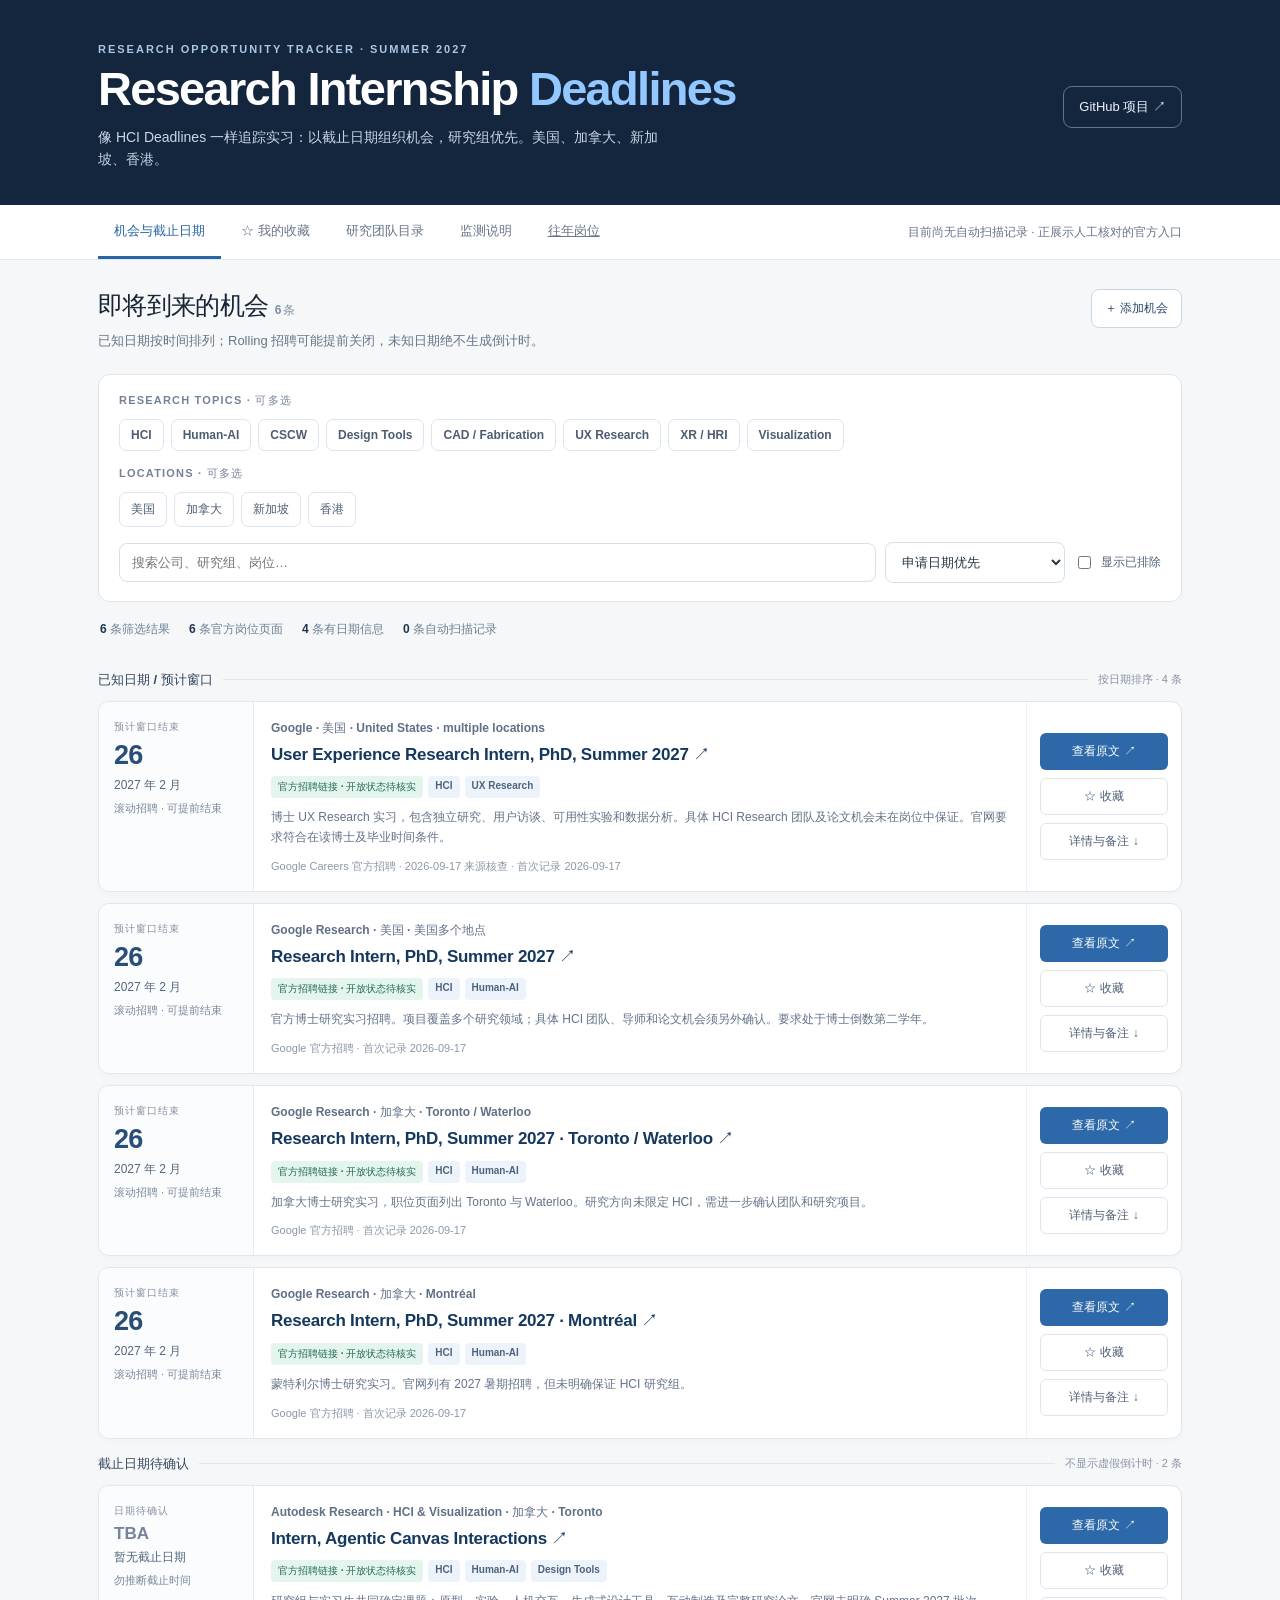
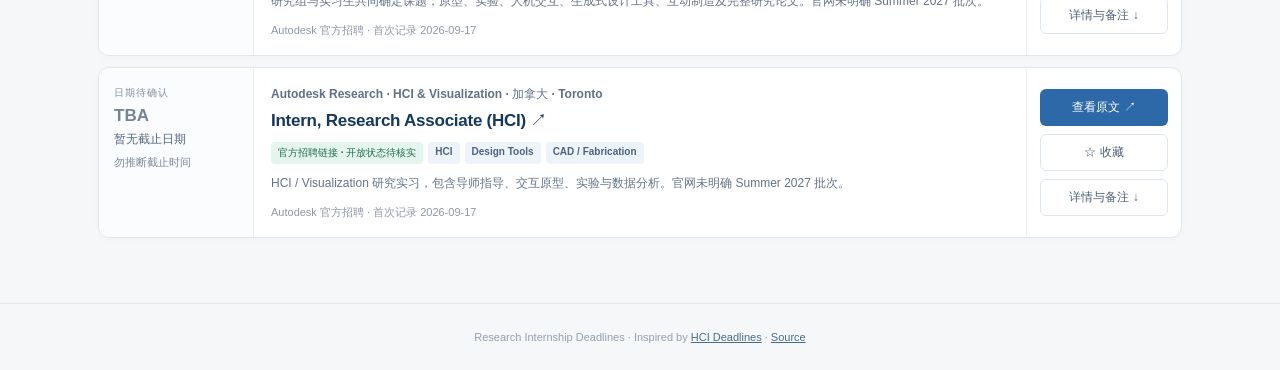
==== commit e74c017d: "ui: show scan button and historical archive on homepage" ====
--- a/public/index.html
+++ b/public/index.html
@@ -25,6 +25,7 @@
 {id:'official-autodesk-canvas',title:'Intern, Agentic Canvas Interactions',company:'Autodesk Research · HCI & Visualization',location:'Toronto',region:'CA',url:'https://autodesk.wd1.myworkdayjobs.com/en-US/Ext/job/Toronto-ON-CAN/Intern--Agentic-Canvas-Interactions_26WD100616-1',description:'研究组与实习生共同确定课题；原型、实验、人机交互、生成式设计工具、互动制造及完整研究论文。官网未明确 Summer 2027 批次。',deadline:null,deadline_kind:'unknown',topics:['HCI','Human-AI','Design Tools','CAD / Fabrication'],kind:'official',first_seen:'2026-09-17',source:'Autodesk 官方招聘',flags:['Summer 2027 起止日期需要向研究组确认']},
 {id:'official-autodesk-hci',title:'Intern, Research Associate (HCI)',company:'Autodesk Research · HCI & Visualization',location:'Toronto',region:'CA',url:'https://autodesk.wd1.myworkdayjobs.com/Ext/job/Toronto-ON-CAN/Intern--Research-Associate--HCI-_26WD100593-1',description:'HCI / Visualization 研究实习，包含导师指导、交互原型、实验与数据分析。官网未明确 Summer 2027 批次。',deadline:null,deadline_kind:'unknown',topics:['HCI','Design Tools','CAD / Fabrication','Visualization'],kind:'official',first_seen:'2026-09-17',source:'Autodesk 官方招聘',flags:['需确认 2027 暑期安排与研究主题']}
 ];
+SEED.push({id:'official-google-uxr-us-2027',title:'User Experience Research Intern, PhD, Summer 2027',company:'Google',location:'United States · multiple locations',region:'US',url:'https://www.google.com/about/careers/applications/jobs/results/137409539979780806-user-experience-research-intern-phd-summer-2027',description:'博士 UX Research 实习，包含独立研究、用户访谈、可用性实验和数据分析。具体 HCI Research 团队及论文机会未在岗位中保证。官网要求符合在读博士及毕业时间条件。',deadline:'2027-02-26',deadline_kind:'rolling',date_note:'Google 官方页面写明请在 2027-02-26 前申请，滚动审核，可提前结束。请在申请前再次核实。',topics:['HCI','UX Research'],kind:'official',first_seen:'2026-09-17',source:'Google Careers 官方招聘 · 2026-09-17 来源核查',flags:['滚动审核可能提前关闭','需要核实博士预计毕业日期与岗位申请资格','不保证分配至学术研究组或发表论文']});
 const $=id=>document.getElementById(id);const escapeHTML=v=>String(v??'').replace(/[&<>"']/g,c=>({'&':'&amp;','<':'&lt;','>':'&gt;','"':'&quot;',"'":'&#39;'}[c]));
 const safeURL=v=>{try{let u=new URL(v);return ['http:','https:'].includes(u.protocol)?u.href:'#'}catch{return '#'}};
 const STORE='research-radar-personal-v1';let store;try{store=JSON.parse(localStorage.getItem(STORE))||{jobs:{},manual:[]}}catch{store={jobs:{},manual:[]}}store.jobs=store.jobs||{};store.manual=store.manual||[];
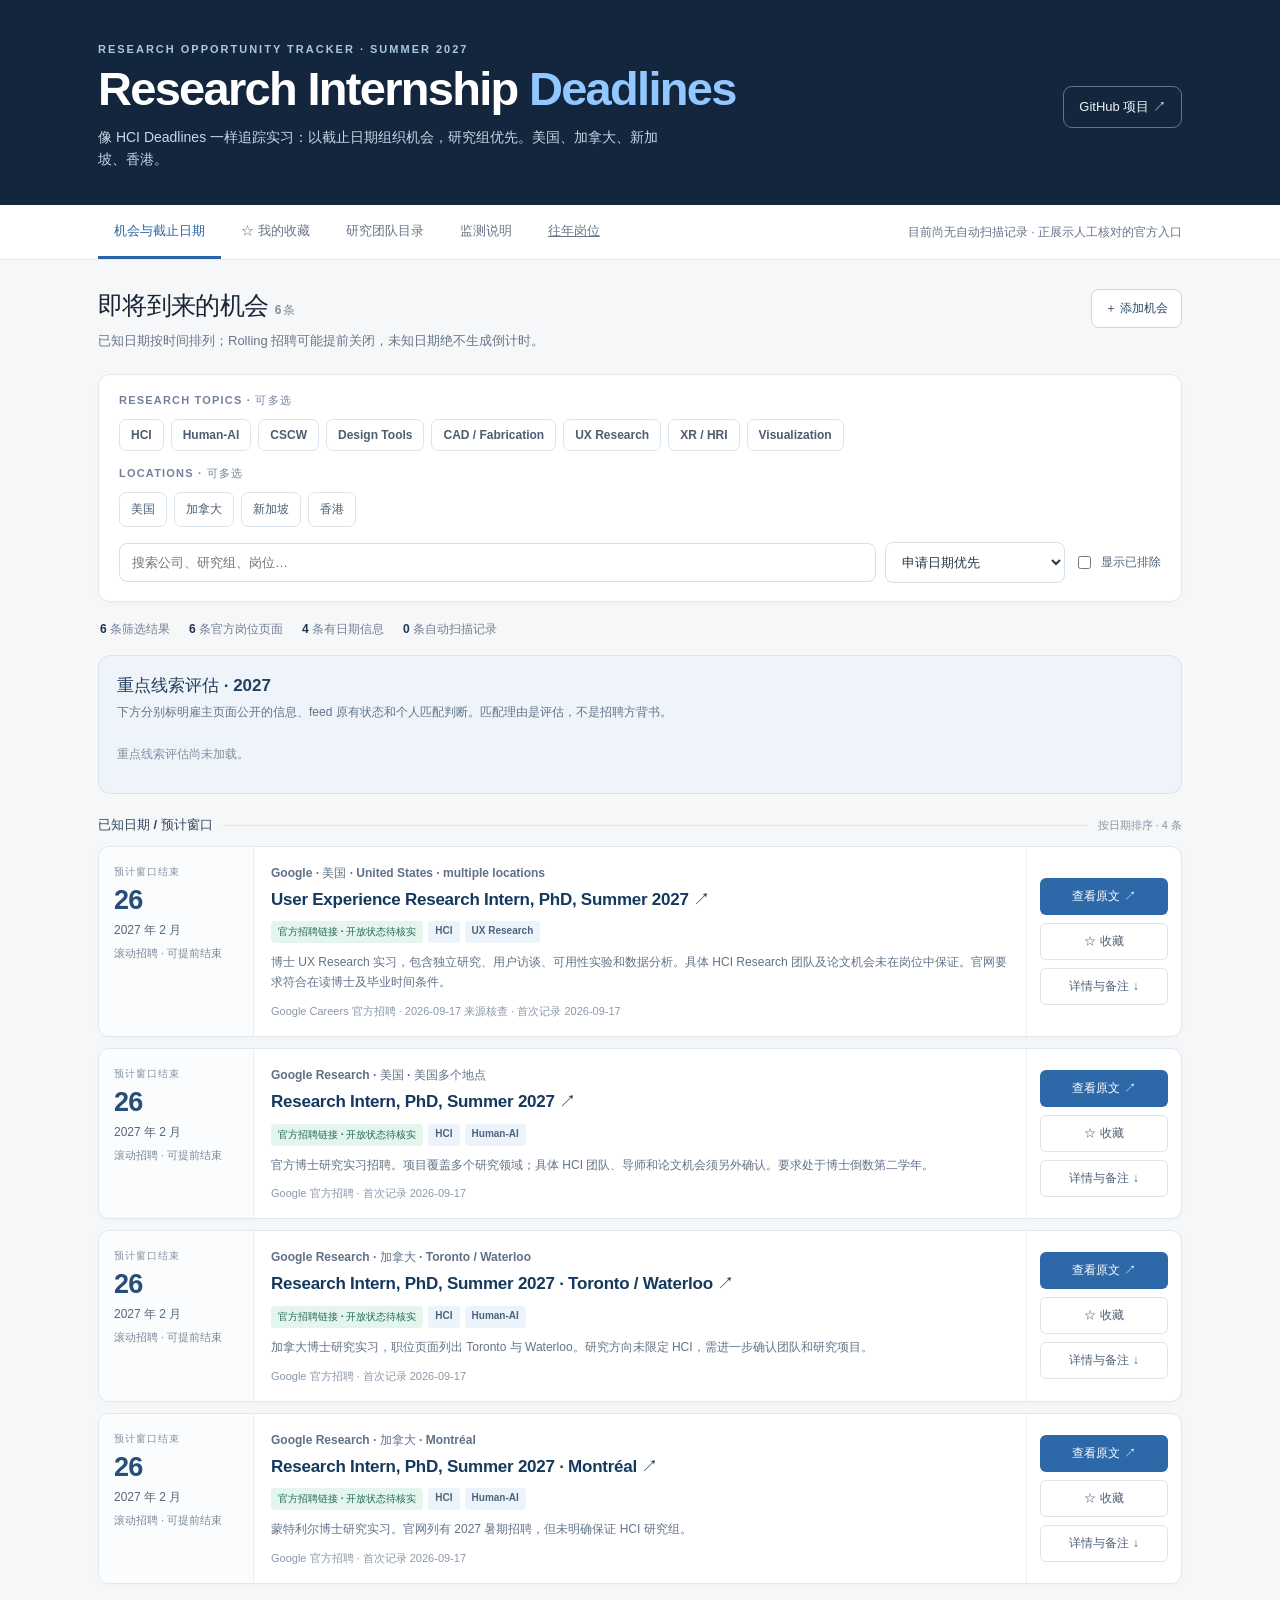
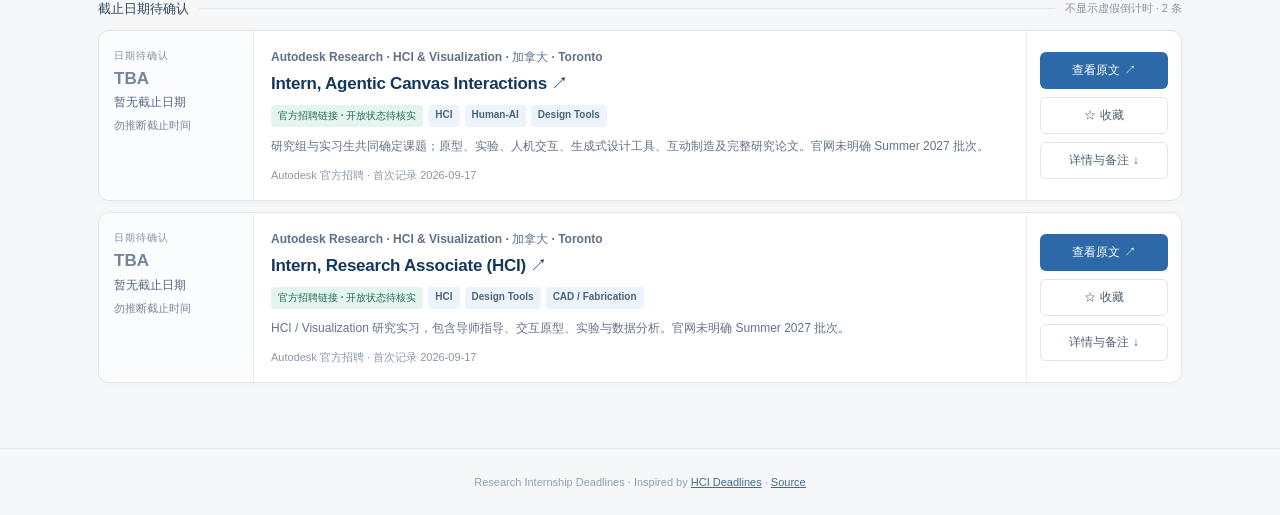
==== commit 33ecfb26: "Show evidence-separated internship lead review" ====
--- a/public/index.html
+++ b/public/index.html
@@ -2,12 +2,12 @@
 <html lang="zh-CN"><head><meta charset="utf-8"><meta name="viewport" content="width=device-width,initial-scale=1"><meta name="theme-color" content="#f6f7f8"><meta name="description" content="Research internship opportunities by deadline for HCI PhD students."><title>Research Internship Deadlines</title>
 <style>
 :root{font-family:Inter,-apple-system,BlinkMacSystemFont,"Segoe UI",Arial,sans-serif;color:#182435;background:#f6f7f8;font-synthesis:none}*{box-sizing:border-box}body{margin:0}button,input,select,textarea{font:inherit}button{cursor:pointer}a{color:inherit}a:focus-visible,button:focus-visible,input:focus-visible,select:focus-visible,textarea:focus-visible{outline:3px solid #89baf9;outline-offset:2px}.shell{max-width:1140px;margin:auto;padding:0 28px}.mast{background:#14263e;color:#fff;padding:43px 0 35px}.mast .shell{display:flex;gap:35px;justify-content:space-between;align-items:center}.eyebrow{font-size:11px;text-transform:uppercase;letter-spacing:2px;color:#a9c6e5;font-weight:800}.mast h1{font-size:clamp(29px,4.5vw,47px);margin:8px 0 10px;letter-spacing:-1.7px;line-height:1.12}.mast p{max-width:580px;color:#c9d6e5;margin:0;line-height:1.6;font-size:14px}.mast .link{border:1px solid #63758b;color:#eef4fc;text-decoration:none;border-radius:9px;padding:11px 15px;white-space:nowrap;font-size:13px}.topnav{background:white;border-bottom:1px solid #e3e8ef}.topnav .shell{display:flex;justify-content:space-between;align-items:center;gap:12px;min-height:54px}.tabs{display:flex;gap:4px}.tab{border:0;background:transparent;color:#687689;padding:16px 16px;font-size:13px;font-weight:650;border-bottom:3px solid transparent}.tab.active{color:#2864a6;border-bottom-color:#2864a6}.scanstate{font-size:12px;color:#65748a;max-width:42%;text-align:right}main.shell{padding-top:29px;padding-bottom:65px}.pagehead{display:flex;align-items:start;justify-content:space-between;gap:20px;margin-bottom:22px}.pagehead h2{font-size:25px;margin:0 0 8px;letter-spacing:-.65px}.pagehead p{margin:0;color:#677589;line-height:1.65;font-size:13px}.outline{border:1px solid #cbd6e3;background:white;color:#274969;border-radius:8px;padding:10px 13px;font-weight:650;font-size:12px}.toolbar{background:white;border:1px solid #e3e8ef;border-radius:12px;padding:18px 20px;box-shadow:0 2px 6px #20375105;margin-bottom:19px}.toolbarlabel{display:block;color:#748299;font-size:11px;letter-spacing:1.2px;font-weight:800;margin-bottom:11px;text-transform:uppercase}.filterrow{display:flex;gap:7px;flex-wrap:wrap;margin-bottom:15px}.chip{border:1px solid #dce4ec;color:#4d5e72;background:#fff;border-radius:7px;padding:8px 11px;font-size:12px;font-weight:650}.chip.active{background:#dcebf9;border-color:#88b6e4;color:#205d9c}.chip.active:before{content:'✓ ';font-weight:850}.controlrow{display:grid;grid-template-columns:minmax(180px,1fr) 180px auto;gap:9px;align-items:center}.controlrow input,.controlrow select,.form input,.form select,.form textarea{width:100%;min-width:0;border:1px solid #d7e0e9;background:#fff;color:#263749;border-radius:8px;padding:11px 12px;font-size:13px}.controlrow label{font-size:12px;color:#526177;display:flex;gap:7px;align-items:center;white-space:nowrap}.controlrow label input{width:auto;accent-color:#2769aa}.summary{display:flex;gap:19px;flex-wrap:wrap;padding:0 2px 17px;color:#718095;font-size:12px}.summary strong{color:#203650}.sectionline{display:flex;align-items:center;gap:10px;margin:16px 0 12px}.sectionline h3{font-size:13px;font-weight:800;color:#32475e;margin:0}.sectionline .rule{height:1px;background:#dfe6ee;flex:1}.sectionline small{font-size:11px;color:#8793a5}.list{display:grid;gap:11px}.job{background:white;border:1px solid #dfe7ef;border-radius:11px;display:grid;grid-template-columns:155px minmax(0,1fr) 155px;overflow:hidden;box-shadow:0 2px 7px #162e4406}.jobdate{border-right:1px solid #e8edf2;padding:18px 15px;background:#fbfcfd;display:flex;flex-direction:column;gap:6px}.datecap{color:#8491a1;font-size:10px;font-weight:800;letter-spacing:1px;text-transform:uppercase}.day{font-size:27px;font-weight:790;letter-spacing:-.8px;line-height:1.15;color:#294e77}.day.unknown{font-size:17px;letter-spacing:0;color:#75849a}.month{font-size:12px;color:#53677f}.dateinfo{font-size:11px;color:#7a889a;line-height:1.5}.jobbody{padding:18px 17px 17px;min-width:0}.org{font-size:12px;color:#5f7187;font-weight:750;margin-bottom:7px}.job h4{margin:0 0 10px;font-size:17px;line-height:1.32;letter-spacing:-.25px}.job h4 a{text-decoration:none;color:#15395d}.job h4 a:hover{text-decoration:underline}.tags{display:flex;flex-wrap:wrap;gap:5px;margin-bottom:10px}.tag{font-size:10px;font-weight:700;color:#4d637d;background:#edf3fa;padding:4px 7px;border-radius:4px}.tag.warn{background:#fff2e4;color:#9d662b}.tag.green{color:#236b56;background:#e4f5ed}.job p{font-size:12px;color:#637389;line-height:1.65;margin:0}.source{font-size:11px;color:#8b98a8;margin-top:11px}.jobactions{padding:18px 13px;border-left:1px solid #edf1f5;display:flex;flex-direction:column;align-items:stretch;gap:8px;justify-content:center}.jobactions .open{background:#2d69a8;color:white;text-align:center;padding:10px 7px;text-decoration:none;border-radius:6px;font-weight:750;font-size:12px}.jobactions button{border:1px solid #dce5ee;border-radius:6px;background:#fff;padding:9px 6px;color:#4f6178;font-size:12px}.jobactions button.saved{background:#eaf2ff;color:#205f9b}.jobactions button.dismissed{color:#a25f5a}.jobdetails{grid-column:1/-1;background:#f9fbfd;border-top:1px solid #e9eef4;padding:15px 20px;display:grid;grid-template-columns:1fr 1fr;gap:15px;color:#58697e;font-size:12px;line-height:1.7}.jobdetails b{color:#2e4e6e}.jobdetails textarea{display:block;width:100%;height:76px;border:1px solid #cedbe8;border-radius:6px;resize:vertical;padding:9px;margin:6px 0;font:inherit}.jobdetails button{background:white;border:1px solid #d3deea;border-radius:6px;padding:7px 10px;color:#2a5f92}.empty{background:white;border:1px dashed #cbd7e3;border-radius:12px;text-align:center;padding:50px 20px;color:#617187}.empty .symbol{font-size:29px;color:#5d86b2}.empty h3{color:#334b63;margin:10px 0}.empty p{font-size:13px;line-height:1.7;margin:0 auto 17px;max-width:500px}.muted{font-size:12px;color:#8190a3}.info{margin-top:23px;padding:17px 18px;border:1px solid #dce5ef;border-radius:9px;background:#eff5fb;color:#536b86;font-size:12px;line-height:1.75}.info a{color:#245d98}.lablist{display:grid;grid-template-columns:repeat(2,minmax(0,1fr));gap:10px}.lab{background:#fff;border:1px solid #e1e8ef;padding:18px;border-radius:10px}.lab b{display:block;font-size:14px;color:#243f5f}.lab p{font-size:12px;color:#64758b;line-height:1.6}.lab a{font-size:12px;color:#2866a5}.lab small{display:block;color:#8494a8;margin-top:8px}.hidden{display:none!important}.modal{position:fixed;inset:0;background:#12233ca6;display:flex;align-items:center;justify-content:center;padding:15px;z-index:20}.dialog{max-width:490px;max-height:90vh;overflow:auto;width:100%;background:white;border-radius:13px;padding:24px;box-shadow:0 20px 90px #09172b44}.dialog h3{margin:0 0 5px;font-size:22px}.dialog>p{font-size:12px;color:#728299;line-height:1.6}.form{display:grid;gap:12px}.form label{font-size:12px;font-weight:700;color:#4c6178}.form input,.form select,.form textarea{margin-top:6px;display:block}.form .twocol{display:grid;grid-template-columns:1fr 1fr;gap:9px}.form .formactions{display:flex;gap:8px;justify-content:flex-end}.primary{background:#2d69a8;border:1px solid #2d69a8;color:#fff;font-weight:750;border-radius:7px;padding:11px 15px}footer{padding:27px 0;color:#91a0b0;text-align:center;border-top:1px solid #e3e8ed;font-size:11px}footer a{color:#476c91}@media(max-width:800px){.shell{padding-left:16px;padding-right:16px}.mast{padding:27px 0}.mast .shell{align-items:flex-start}.mast h1{font-size:29px}.mast .link{display:none}.topnav .shell{flex-direction:column;align-items:stretch;gap:0}.tabs{overflow-x:auto}.tab{flex:1;white-space:nowrap;padding:14px 10px}.scanstate{text-align:left;max-width:none;padding:0 0 10px}.pagehead{align-items:center}.pagehead h2{font-size:22px}.toolbar{padding:13px}.controlrow{grid-template-columns:1fr 1fr}.controlrow input{grid-column:1/-1}.controlrow label{grid-column:1/-1}.job{grid-template-columns:91px minmax(0,1fr)}.jobdate{padding:16px 9px}.day{font-size:22px}.jobbody{padding:15px 12px}.job h4{font-size:15px}.jobactions{grid-column:1/-1;border-left:0;border-top:1px solid #edf1f5;padding:10px 12px;flex-direction:row}.jobactions>*{flex:1}.jobdetails{grid-template-columns:1fr;padding:13px}.lablist{grid-template-columns:1fr}.summary{gap:10px}.pagehead .outline{white-space:nowrap;padding:9px}.org,.source{font-size:11px}}@media(max-width:375px){.job{grid-template-columns:79px minmax(0,1fr)}.day{font-size:19px}.datecap{font-size:9px}.jobdate{padding:14px 7px}.controlrow{grid-template-columns:1fr}.controlrow input,.controlrow label{grid-column:auto}}
-</style></head><body>
+.review-panel{margin:0 0 22px;padding:18px;background:#eef4fa;border:1px solid #d8e4f0;border-radius:12px}.review-head{display:flex;justify-content:space-between;gap:12px;align-items:start;margin-bottom:6px}.review-head h3{margin:0;color:#233f5e;font-size:17px}.review-head small{font-size:11px;color:#6e8197;white-space:nowrap}.review-intro,.review-note{font-size:12px;line-height:1.6;color:#61748a;margin:6px 0 12px}.review-note{padding:10px 12px;background:#fff;border-radius:7px}.review-note a{color:#245d98}.review-list{display:grid;gap:9px}.review-card{background:#fff;border:1px solid #dce5ef;border-radius:9px;padding:13px 14px;display:grid;grid-template-columns:35px minmax(0,1fr);gap:11px}.review-rank{width:29px;height:29px;border-radius:50%;display:grid;place-items:center;background:#dcebf9;color:#215e96;font-weight:800;font-size:13px}.review-card h4{margin:0 0 5px;font-size:14px;line-height:1.4;color:#1d3e60}.review-meta{font-size:11px;color:#667a91;margin-bottom:8px}.review-status{font-size:11px;font-weight:750;color:#346645;background:#e8f5ec;border-radius:5px;padding:4px 7px;display:inline-block;margin-bottom:7px}.review-facts{display:grid;grid-template-columns:1fr 1fr;gap:7px 14px;font-size:11px;line-height:1.55;color:#596d83}.review-facts b{color:#324f6c}.review-card a{font-size:11px;color:#245d98}.review-facts .full{grid-column:1/-1}@media(max-width:650px){.review-panel{padding:13px}.review-head{display:block}.review-head small{display:block;margin-top:5px}.review-facts{grid-template-columns:1fr}.review-facts .full{grid-column:auto}}</style></head><body>
 <header class="mast"><div class="shell"><div><div class="eyebrow">RESEARCH OPPORTUNITY TRACKER · SUMMER 2027</div><h1>Research Internship <span style="color:#93c7ff">Deadlines</span></h1><p>像 HCI Deadlines 一样追踪实习：以截止日期组织机会，研究组优先。美国、加拿大、新加坡、香港。</p></div><a class="link" href="https://github.com/shuofeng666/searching-job" target="_blank" rel="noopener noreferrer">GitHub 项目 ↗</a></div></header>
 <div class="topnav"><div class="shell"><nav class="tabs" aria-label="页面"><button class="tab active" data-tab="opportunities">机会与截止日期</button><button class="tab" data-tab="saved">☆ 我的收藏</button><button class="tab" data-tab="labs">研究团队目录</button><button class="tab" data-tab="about">监测说明</button><a class="tab" href="/archive.html">往年岗位</a></nav><div class="scanstate" id="scanstate" aria-live="polite">正在读取监测状态…</div></div></div>
 <main class="shell"><section id="opportunities"><div class="pagehead"><div><h2>即将到来的机会 <span class="muted" id="total"></span></h2><p>已知日期按时间排列；Rolling 招聘可能提前关闭，未知日期绝不生成倒计时。</p></div><button class="outline" id="add">＋ 添加机会</button></div>
 <div class="toolbar"><span class="toolbarlabel">Research topics · 可多选</span><div id="topics" class="filterrow"></div><span class="toolbarlabel">Locations · 可多选</span><div id="regions" class="filterrow"></div><div class="controlrow"><input id="query" type="search" placeholder="搜索公司、研究组、岗位…" aria-label="搜索机会"><select id="sort" aria-label="排序"><option value="deadline">申请日期优先</option><option value="recent">最新发现</option></select><label><input type="checkbox" id="showdismissed"> 显示已排除</label></div></div>
-<div class="summary" id="summary"></div><div id="dated"></div><div id="undated"></div></section>
+<div class="summary" id="summary"></div><section class="review-panel" aria-labelledby="reviewHeading"><div class="review-head"><h3 id="reviewHeading">重点线索评估 · 2027</h3><small id="reviewAsOf"></small></div><p class="review-intro">下方分别标明雇主页面公开的信息、feed 原有状态和个人匹配判断。匹配理由是评估，不是招聘方背书。</p><div id="reviewGoogleNote" class="review-note"></div><div id="reviewList" class="review-list"></div></section><div id="dated"></div><div id="undated"></div></section>
 <section id="saved" class="hidden"><div class="pagehead"><div><h2>我的收藏</h2><p>仅保存在当前浏览器，换设备不会自动同步。</p></div></div><div id="savedlist" class="list"></div></section>
 <section id="labs" class="hidden"><div class="pagehead"><div><h2>研究团队目录</h2><p>这是长期关注的研究团队，不等于已发布招聘。大公司研究组优先。</p></div></div><div class="lablist" id="lablist"></div></section>
 <section id="about" class="hidden"><div class="pagehead"><div><h2>监测与数据说明</h2><p>清晰区分官方职位、搜索线索和待确认日期。</p></div></div><div class="info"><b>扫描与更新</b><p id="scanabout"></p><a href="https://github.com/shuofeng666/searching-job/actions/workflows/scan.yml" target="_blank" rel="noopener noreferrer">打开 GitHub Actions ↗</a><p>在 GitHub 仓库的 Settings → Secrets and variables → Actions 中设置 SERPAPI_KEY，之后运行 Research internship scan。不要在网页或公开仓库中填写密钥。</p><b>日期与真实性</b><p>只有带有明确时刻与时区的正式截止时间才显示实时倒计时。预计窗口结束日期仅用于排序和参考。官方岗位链接是检查入口，并非此处实时证明仍有空缺；每次申请前请以官方页面核验。</p><b>隐私</b><p>个人收藏、申请状态与手动添加内容只存储在当前浏览器。自动扫描的公共职位会被提交至公开 GitHub 仓库；请勿在公共数据中添加个人信息。</p><b>可用功能</b><p>本版没有启用 AI API、邮件提醒或跨设备同步。</p></div></section></main>
@@ -30,7 +30,7 @@
 const safeURL=v=>{try{let u=new URL(v);return ['http:','https:'].includes(u.protocol)?u.href:'#'}catch{return '#'}};
 const STORE='research-radar-personal-v1';let store;try{store=JSON.parse(localStorage.getItem(STORE))||{jobs:{},manual:[]}}catch{store={jobs:{},manual:[]}}store.jobs=store.jobs||{};store.manual=store.manual||[];
 function save(){try{localStorage.setItem(STORE,JSON.stringify(store))}catch{alert('浏览器未允许本地保存')}}
-let feed={jobs:[],targets:[],runs:[],last_scan:null},list=[],shown='opportunities',selectedTopics=new Set(),selectedRegions=new Set(),expanded=new Set();
+let feed={jobs:[],watch_leads:[],targets:[],runs:[],last_scan:null},reviewData={items:[],feed_google_uxr_note:null},list=[],shown='opportunities',selectedTopics=new Set(),selectedRegions=new Set(),expanded=new Set();
 const searchParams=new URLSearchParams(location.search);const paramTopics=(searchParams.get('sub')||'').split(',').filter(x=>CATEGORIES.includes(x));paramTopics.forEach(x=>selectedTopics.add(x));const paramRegions=(searchParams.get('loc')||'').split(',').filter(x=>PLACES[x]);paramRegions.forEach(x=>selectedRegions.add(x));
 function inferTopics(j){if(Array.isArray(j.topics)&&j.topics.length)return j.topics;let text=[j.title,j.description,...(j.reasons||[])].join(' ').toLowerCase();let out=[];const tests=[['HCI',/hci|human.computer|interaction/],['Human-AI',/human.ai|human.agent|generative ai|llm/],['CSCW',/collaborat|cscw|teamwork/],['Design Tools',/design tool|creativ|authoring/],['CAD / Fabrication',/\bcad\b|fabricat|manufactur/],['UX Research',/ux research|user research|user experience research|usability/],['XR / HRI',/\bxr\b|\bar\b|\bvr\b|robot/],['Visualization',/visualiz|graphics/]];tests.forEach(([name,re])=>{if(re.test(text))out.push(name)});return out.length?out:['HCI']}
 function normalize(j){return {...j,deadline:j.deadline||null,deadline_kind:j.deadline_kind||'unknown',topics:inferTopics(j),kind:j.kind||'web',source:j.source||'待确认'}}
@@ -44,10 +44,12 @@
 function card(j){const p=notes(j.id),dt=formatDay(j.deadline),open=expanded.has(j.id),kind=j.deadline_kind;let type=kind==='rolling'?'预计窗口结束':kind==='firm'?'官方截止':kind==='firm_day'?'官方日期':'日期待确认';let dateBlock=dt?`<span class="day">${dt.day}</span><span class="month">${dt.month}</span>`:'<span class="day unknown">TBA</span><span class="month">暂无截止日期</span>';let warning=kind==='rolling'?'滚动招聘 · 可提前结束':kind==='firm_day'?'仅提供日期 · 时区待确认':kind==='firm'?(remaining(j)||'核对具体时区'):'勿推断截止时间';let flag=j.kind==='official'?'官方招聘链接 · 开放状态待核实':'搜索线索，未核实';if(j.kind==='manual')flag='个人手动记录';let tags=[`<span class="tag ${j.kind==='official'?'green':'warn'}">${flag}</span>`,...j.topics.slice(0,3).map(t=>`<span class="tag">${escapeHTML(t)}</span>`)];return `<article class="job"><div class="jobdate"><span class="datecap">${type}</span>${dateBlock}<span class="dateinfo">${escapeHTML(warning)}</span></div><div class="jobbody"><div class="org">${escapeHTML(j.company)} · ${escapeHTML(PLACES[j.region]||j.region)}${j.location?' · '+escapeHTML(j.location):''}</div><h4><a href="${escapeHTML(safeURL(j.url))}" target="_blank" rel="noopener noreferrer">${escapeHTML(j.title)} ↗</a></h4><div class="tags">${tags.join('')}${p.status==='applied'?'<span class="tag green">已申请</span>':''}</div><p>${escapeHTML(j.description||'请从原始链接核对完整职位描述和资格。')}</p><div class="source">${escapeHTML(j.source)} · 首次记录 ${escapeHTML(j.first_seen?.slice(0,10)||'未提供')}</div></div><div class="jobactions"><a class="open" href="${escapeHTML(safeURL(j.url))}" target="_blank" rel="noopener noreferrer">查看原文 ↗</a><button data-save="${escapeHTML(j.id)}" class="${p.starred?'saved':''}" aria-pressed="${!!p.starred}">${p.starred?'★ 已收藏':'☆ 收藏'}</button><button data-expand="${escapeHTML(j.id)}">${open?'收起':'详情与备注'} ↓</button></div>${open?`<div class="jobdetails"><div><b>申请前核实</b><br>${escapeHTML(j.date_note||'官方是否仍在招聘、2027 暑期安排及截止日期，均需复核。')}<br>${(j.flags||[]).map(x=>'• '+escapeHTML(x)).join('<br>')}<br>此处不代表录取概率。</div><div><b>我的进度</b><div style="margin:6px 0"><button data-status="${escapeHTML(j.id)}" data-value="${p.status==='applied'?'new':'applied'}">${p.status==='applied'?'取消已申请':'标记已申请'}</button> <button data-status="${escapeHTML(j.id)}" data-value="${p.status==='dismissed'?'new':'dismissed'}">${p.status==='dismissed'?'恢复':'排除'}</button></div><textarea data-note="${escapeHTML(j.id)}" placeholder="导师、研究方向、邮件与申请备注…">${escapeHTML(p.notes||'')}</textarea><button data-write="${escapeHTML(j.id)}">保存备注</button></div></div>`:''}</article>`}
 function empty(title,body){return `<div class="empty"><div class="symbol">◷</div><h3>${escapeHTML(title)}</h3><p>${escapeHTML(body)}</p><button class="outline" data-openabout="1">查看自动监测配置 ↗</button></div>`}
 function group(label,arr,note){return arr.length?`<div class="sectionline"><h3>${label}</h3><div class="rule"></div><small>${note} · ${arr.length} 条</small></div><div class="list">${arr.map(card).join('')}</div>`:''}
-function render(){filters();let jobs=visible();$('total').textContent=`${jobs.length} 条`;$('summary').innerHTML=`<span><strong>${jobs.length}</strong> 条筛选结果</span><span><strong>${jobs.filter(j=>j.kind==='official').length}</strong> 条官方岗位页面</span><span><strong>${jobs.filter(j=>j.deadline).length}</strong> 条有日期信息</span><span><strong>${(feed.jobs||[]).length}</strong> 条自动扫描记录</span>`;let dated=jobs.filter(j=>formatDay(j.deadline)),undated=jobs.filter(j=>!formatDay(j.deadline));$('dated').innerHTML=group('已知日期 / 预计窗口',dated,'按日期排序');$('undated').innerHTML=group('截止日期待确认',undated,'不显示虚假倒计时')||'';if(!jobs.length)$('dated').innerHTML=empty('当前筛选暂无结果','可取消研究方向或地区筛选；初始岗位来自近期核对过的官方页面。');$('savedlist').innerHTML=allJobs().filter(j=>notes(j.id).starred).map(card).join('')||empty('暂时没有收藏','在机会列表点击「☆ 收藏」，这里会保留关注的岗位。');$('lablist').innerHTML=(feed.targets||[]).map(t=>`<article class="lab"><b>${escapeHTML(t.name)}</b><p>${escapeHTML(t.region)} · ${escapeHTML(t.focus)}</p><a href="${escapeHTML(safeURL(t.url))}" target="_blank" rel="noopener noreferrer">研究组主页 ↗</a><small>关注对象，不代表当前招聘</small></article>`).join('')||'<p class="muted">研究团队目录未加载。</p>';let last=feed.last_scan;$('scanstate').textContent=last?'最近自动扫描 '+new Date(last).toLocaleDateString('zh-CN'):'目前尚无自动扫描记录 · 正展示人工核对的官方入口';$('scanabout').textContent=last?`最近一次扫描：${last}；搜索记录 ${(feed.jobs||[]).length} 条。数据每天按计划检查，但不是实时监控。`:'自动扫描尚未成功运行。首页已有人工核对的官方入口，但新岗位自动发现需配置 SERPAPI_KEY 并运行 GitHub Actions。';}
+function reviewCard(j){const region=PLACES[j.region]||j.region||"地区未注明";const deadline=j.deadline?escapeHTML(j.deadline_status):"暂无已核实截止日期";return `<article class="review-card"><div class="review-rank">${j.rank}</div><div><h4>${escapeHTML(j.company)} · ${escapeHTML(j.title)}</h4><div class="review-meta">${escapeHTML(region)}${j.location&&j.location!==region?' · '+escapeHTML(j.location):''} · feed: ${escapeHTML(j.feed_status)} · feed地区: ${escapeHTML(j.feed_region||'未填写')}</div><span class="review-status">${escapeHTML(j.evidence_status)}</span><div class="review-facts"><div><b>截止信息</b><br>${deadline}</div><div><b>匹配判断</b><br>${escapeHTML(j.match_reason)}</div><div class="full"><b>待核实 / 局限</b><br>${escapeHTML(j.fit_caveat)}</div><div><a href="${escapeHTML(safeURL(j.url))}" target="_blank" rel="noopener noreferrer">打开雇主原始页面 ↗</a></div><div>${escapeHTML(j.source_check||'')}</div></div></div></article>`}
+function renderReviews(){const n=reviewData.feed_google_uxr_note;if(n){$('reviewGoogleNote').innerHTML=`<b>Google UX Research 的 feed 记录：</b>“${escapeHTML(n.feed_title)}” · feed 状态 ${escapeHTML(n.feed_status)} · 地区未填写 · 截止日期未核实。它是 MS 岗位，与下方单独核查的 PhD 岗位不同。 <a href="${escapeHTML(safeURL(n.feed_url))}" target="_blank" rel="noopener noreferrer">打开 feed 原链接 ↗</a>`}else $('reviewGoogleNote').classList.add('hidden');$('reviewAsOf').textContent=reviewData.reviewed_on?'雇主页面核查至 '+reviewData.reviewed_on:'';$('reviewList').innerHTML=(reviewData.items||[]).slice().sort((a,b)=>a.rank-b.rank).map(reviewCard).join('')||'<p class="muted">重点线索评估尚未加载。</p>'}
+function render(){filters();renderReviews();let jobs=visible();$('total').textContent=`${jobs.length} 条`;$('summary').innerHTML=`<span><strong>${jobs.length}</strong> 条筛选结果</span><span><strong>${jobs.filter(j=>j.kind==='official').length}</strong> 条官方岗位页面</span><span><strong>${jobs.filter(j=>j.deadline).length}</strong> 条有日期信息</span><span><strong>${(feed.jobs||[]).length}</strong> 条自动扫描记录</span>`;let dated=jobs.filter(j=>formatDay(j.deadline)),undated=jobs.filter(j=>!formatDay(j.deadline));$('dated').innerHTML=group('已知日期 / 预计窗口',dated,'按日期排序');$('undated').innerHTML=group('截止日期待确认',undated,'不显示虚假倒计时')||'';if(!jobs.length)$('dated').innerHTML=empty('当前筛选暂无结果','可取消研究方向或地区筛选；初始岗位来自近期核对过的官方页面。');$('savedlist').innerHTML=allJobs().filter(j=>notes(j.id).starred).map(card).join('')||empty('暂时没有收藏','在机会列表点击「☆ 收藏」，这里会保留关注的岗位。');$('lablist').innerHTML=(feed.targets||[]).map(t=>`<article class="lab"><b>${escapeHTML(t.name)}</b><p>${escapeHTML(t.region)} · ${escapeHTML(t.focus)}</p><a href="${escapeHTML(safeURL(t.url))}" target="_blank" rel="noopener noreferrer">研究组主页 ↗</a><small>关注对象，不代表当前招聘</small></article>`).join('')||'<p class="muted">研究团队目录未加载。</p>';let last=feed.last_scan;$('scanstate').textContent=last?'最近自动扫描 '+new Date(last).toLocaleDateString('zh-CN'):'目前尚无自动扫描记录 · 正展示人工核对的官方入口';$('scanabout').textContent=last?`最近一次扫描：${last}；搜索记录 ${(feed.jobs||[]).length} 条。数据每天按计划检查，但不是实时监控。`:'自动扫描尚未成功运行。首页已有人工核对的官方入口，但新岗位自动发现需配置 SERPAPI_KEY 并运行 GitHub Actions。';}
 function setTab(tab){shown=tab;document.querySelectorAll('.tab').forEach(b=>b.classList.toggle('active',b.dataset.tab===tab));['opportunities','saved','labs','about'].forEach(id=>$(id).classList.toggle('hidden',id!==tab));if(tab==='saved')render()}
 function setPersonal(id,patch){store.jobs[id]={...notes(id),...patch};save();render()}
 document.addEventListener('click',e=>{let b=e.target.closest('button');if(!b)return;if(b.dataset.tab){setTab(b.dataset.tab);return}if(b.dataset.topic){let t=b.dataset.topic;selectedTopics.has(t)?selectedTopics.delete(t):selectedTopics.add(t);updateURL();render();return}if(b.dataset.region){let t=b.dataset.region;selectedRegions.has(t)?selectedRegions.delete(t):selectedRegions.add(t);updateURL();render();return}if(b.dataset.save){let id=b.dataset.save;setPersonal(id,{starred:!notes(id).starred});return}if(b.dataset.expand){expanded.has(b.dataset.expand)?expanded.delete(b.dataset.expand):expanded.add(b.dataset.expand);render();return}if(b.dataset.status){setPersonal(b.dataset.status,{status:b.dataset.value});return}if(b.dataset.write){let node=[...document.querySelectorAll('textarea[data-note]')].find(x=>x.dataset.note===b.dataset.write);if(node){setPersonal(b.dataset.write,{notes:node.value});alert('备注已保存')}return}if(b.dataset.openabout){setTab('about');return}});
 ['query','sort','showdismissed'].forEach(id=>$(id).addEventListener(id==='query'?'input':'change',render));$('add').onclick=()=>$('modal').classList.remove('hidden');$('close').onclick=$('cancel').onclick=()=>$('modal').classList.add('hidden');$('modal').onclick=e=>{if(e.target===$('modal'))$('modal').classList.add('hidden')};document.addEventListener('keydown',e=>{if(e.key==='Escape')$('modal').classList.add('hidden')});$('form').onsubmit=e=>{e.preventDefault();let f=new FormData(e.target);let url=safeURL(f.get('url'));if(url==='#'){alert('请输入有效的 http/https 官网链接');return}let deadline=String(f.get('deadline')||'');let kind=String(f.get('deadline_kind'));if(!deadline)kind='unknown';const record={id:'manual-'+(crypto.randomUUID?crypto.randomUUID():Date.now()),title:String(f.get('title')).trim(),company:String(f.get('company')).trim(),url,region:f.get('region'),location:PLACES[f.get('region')],deadline:deadline||null,deadline_kind:kind,topics:String(f.get('topics')||'').split(',').map(x=>x.trim()).filter(Boolean),description:String(f.get('description')||'').trim(),first_seen:new Date().toISOString(),kind:'manual',source:'个人手动添加 · 未核实',flags:['核对原始职位页面']};store.manual.unshift(record);save();$('modal').classList.add('hidden');e.target.reset();setTab('opportunities');render()};
-async function load(){try{const res=await fetch('/data/feed.json?ts='+Date.now(),{cache:'no-store'});if(!res.ok)throw Error('HTTP '+res.status);feed=await res.json()}catch(e){$('scanstate').textContent='自动数据读取失败 · 官方入口仍可使用';feed={jobs:[],targets:[],runs:[],last_scan:null}}render()}load();
+async function load(){try{const [res,reviewRes]=await Promise.all([fetch('/data/feed.json?ts='+Date.now(),{cache:'no-store'}),fetch('/data/research-lead-review.json?ts='+Date.now(),{cache:'no-store'})]);if(!res.ok)throw Error('HTTP '+res.status);feed=await res.json();if(reviewRes.ok)reviewData=await reviewRes.json()}catch(e){$('scanstate').textContent='自动数据读取失败 · 官方入口仍可使用';feed={jobs:[],watch_leads:[],targets:[],runs:[],last_scan:null}}render()}load();
 </script><script src="/scan-control.js" defer></script><script src="/radar-experience.js" defer></script></body></html>
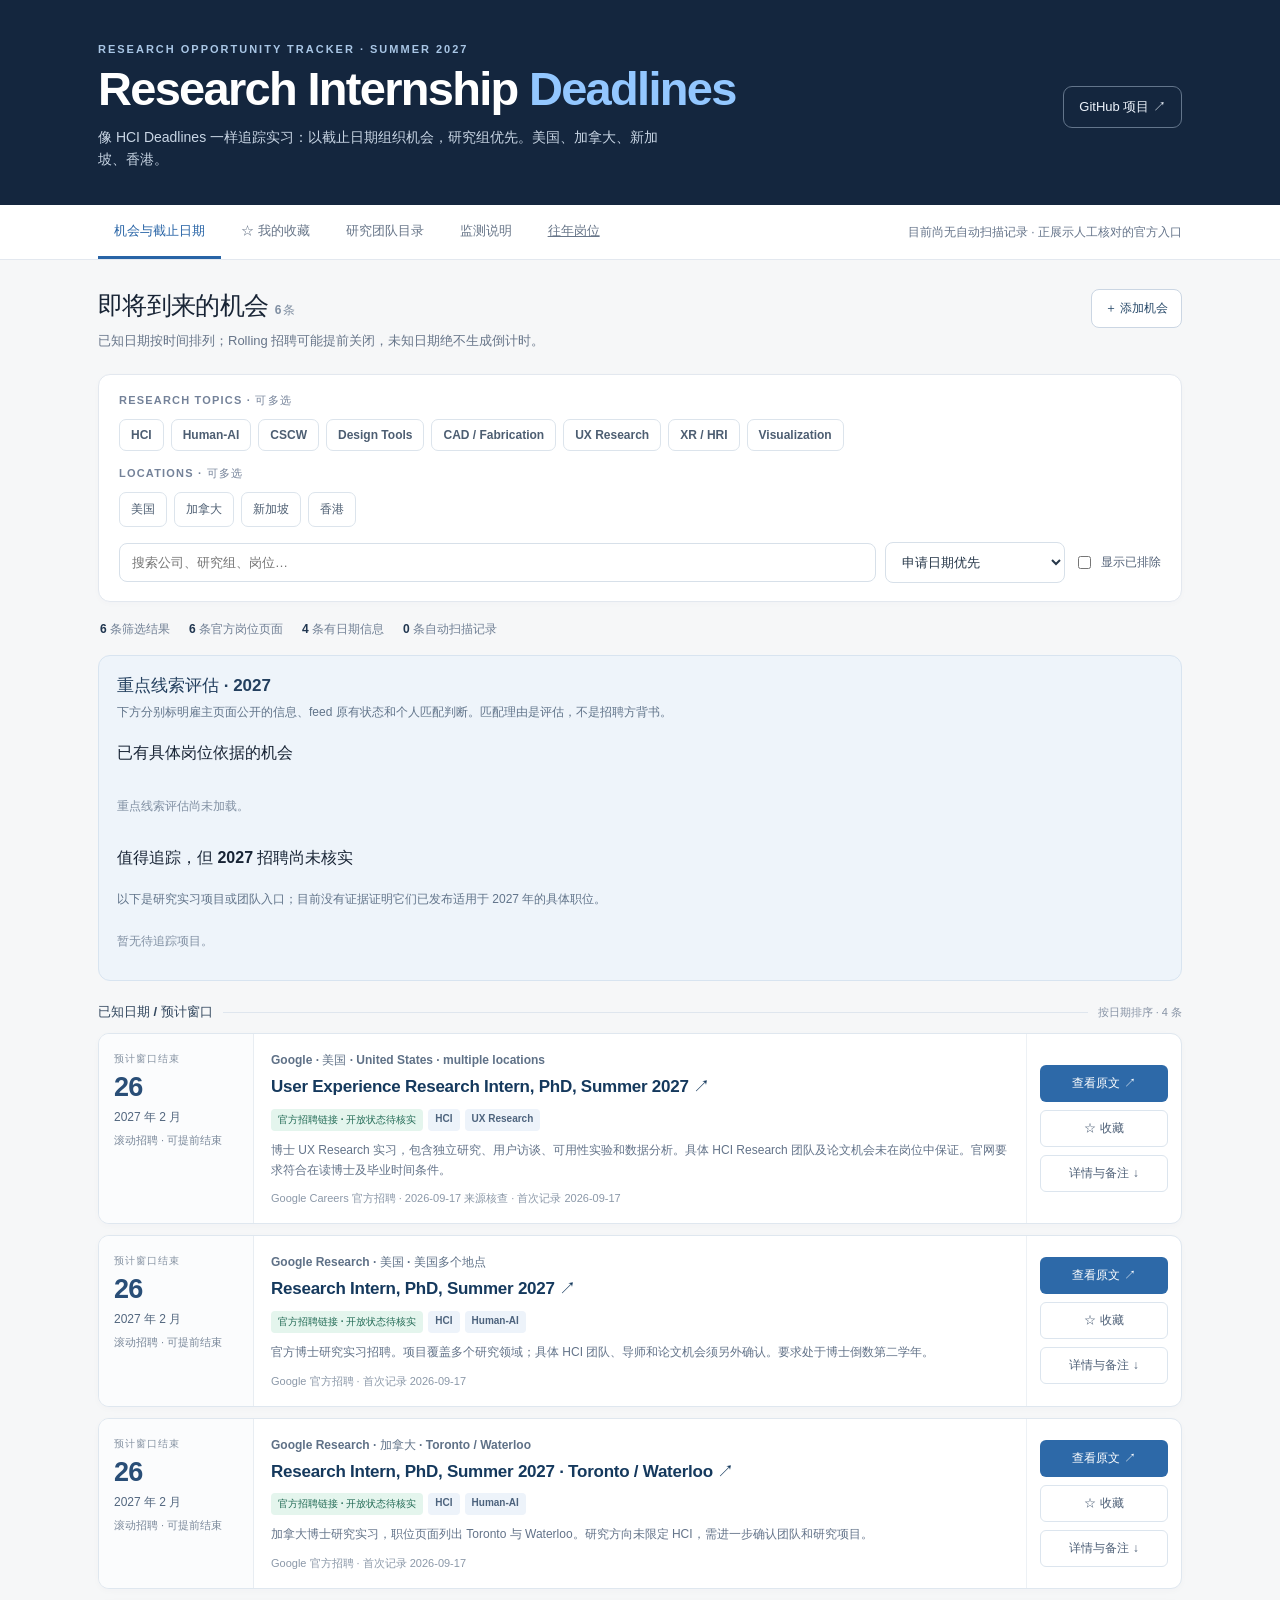
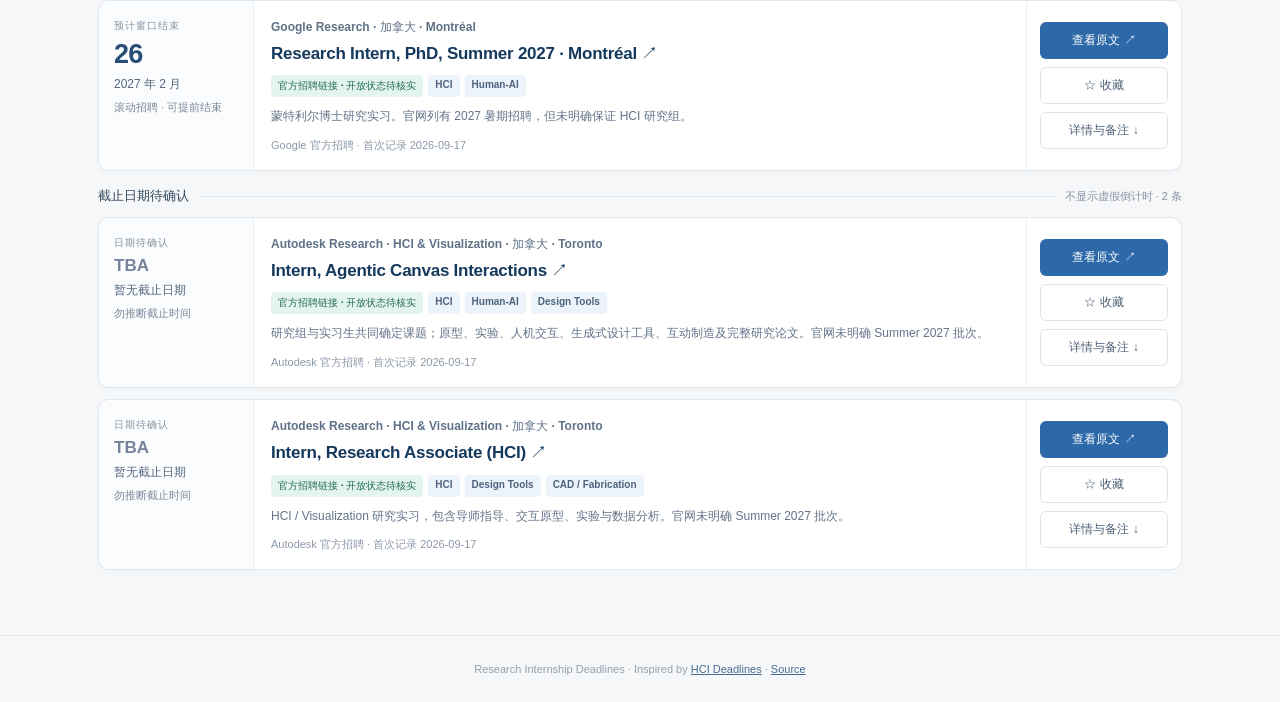
==== commit 9a5dc1a1: "Separate confirmed job leads from unverified watch paths" ====
--- a/public/index.html
+++ b/public/index.html
@@ -7,7 +7,7 @@
 <div class="topnav"><div class="shell"><nav class="tabs" aria-label="页面"><button class="tab active" data-tab="opportunities">机会与截止日期</button><button class="tab" data-tab="saved">☆ 我的收藏</button><button class="tab" data-tab="labs">研究团队目录</button><button class="tab" data-tab="about">监测说明</button><a class="tab" href="/archive.html">往年岗位</a></nav><div class="scanstate" id="scanstate" aria-live="polite">正在读取监测状态…</div></div></div>
 <main class="shell"><section id="opportunities"><div class="pagehead"><div><h2>即将到来的机会 <span class="muted" id="total"></span></h2><p>已知日期按时间排列；Rolling 招聘可能提前关闭，未知日期绝不生成倒计时。</p></div><button class="outline" id="add">＋ 添加机会</button></div>
 <div class="toolbar"><span class="toolbarlabel">Research topics · 可多选</span><div id="topics" class="filterrow"></div><span class="toolbarlabel">Locations · 可多选</span><div id="regions" class="filterrow"></div><div class="controlrow"><input id="query" type="search" placeholder="搜索公司、研究组、岗位…" aria-label="搜索机会"><select id="sort" aria-label="排序"><option value="deadline">申请日期优先</option><option value="recent">最新发现</option></select><label><input type="checkbox" id="showdismissed"> 显示已排除</label></div></div>
-<div class="summary" id="summary"></div><section class="review-panel" aria-labelledby="reviewHeading"><div class="review-head"><h3 id="reviewHeading">重点线索评估 · 2027</h3><small id="reviewAsOf"></small></div><p class="review-intro">下方分别标明雇主页面公开的信息、feed 原有状态和个人匹配判断。匹配理由是评估，不是招聘方背书。</p><div id="reviewGoogleNote" class="review-note"></div><div id="reviewList" class="review-list"></div></section><div id="dated"></div><div id="undated"></div></section>
+<div class="summary" id="summary"></div><section class="review-panel" aria-labelledby="reviewHeading"><div class="review-head"><h3 id="reviewHeading">重点线索评估 · 2027</h3><small id="reviewAsOf"></small></div><p class="review-intro">下方分别标明雇主页面公开的信息、feed 原有状态和个人匹配判断。匹配理由是评估，不是招聘方背书。</p><div id="reviewGoogleNote" class="review-note"></div><h4 class="review-subheading">已有具体岗位依据的机会</h4><div id="reviewList" class="review-list"></div><h4 class="review-subheading">值得追踪，但 2027 招聘尚未核实</h4><p class="review-intro">以下是研究实习项目或团队入口；目前没有证据证明它们已发布适用于 2027 年的具体职位。</p><div id="reviewWatchList" class="review-list"></div></section><div id="dated"></div><div id="undated"></div></section>
 <section id="saved" class="hidden"><div class="pagehead"><div><h2>我的收藏</h2><p>仅保存在当前浏览器，换设备不会自动同步。</p></div></div><div id="savedlist" class="list"></div></section>
 <section id="labs" class="hidden"><div class="pagehead"><div><h2>研究团队目录</h2><p>这是长期关注的研究团队，不等于已发布招聘。大公司研究组优先。</p></div></div><div class="lablist" id="lablist"></div></section>
 <section id="about" class="hidden"><div class="pagehead"><div><h2>监测与数据说明</h2><p>清晰区分官方职位、搜索线索和待确认日期。</p></div></div><div class="info"><b>扫描与更新</b><p id="scanabout"></p><a href="https://github.com/shuofeng666/searching-job/actions/workflows/scan.yml" target="_blank" rel="noopener noreferrer">打开 GitHub Actions ↗</a><p>在 GitHub 仓库的 Settings → Secrets and variables → Actions 中设置 SERPAPI_KEY，之后运行 Research internship scan。不要在网页或公开仓库中填写密钥。</p><b>日期与真实性</b><p>只有带有明确时刻与时区的正式截止时间才显示实时倒计时。预计窗口结束日期仅用于排序和参考。官方岗位链接是检查入口，并非此处实时证明仍有空缺；每次申请前请以官方页面核验。</p><b>隐私</b><p>个人收藏、申请状态与手动添加内容只存储在当前浏览器。自动扫描的公共职位会被提交至公开 GitHub 仓库；请勿在公共数据中添加个人信息。</p><b>可用功能</b><p>本版没有启用 AI API、邮件提醒或跨设备同步。</p></div></section></main>
@@ -45,7 +45,7 @@
 function empty(title,body){return `<div class="empty"><div class="symbol">◷</div><h3>${escapeHTML(title)}</h3><p>${escapeHTML(body)}</p><button class="outline" data-openabout="1">查看自动监测配置 ↗</button></div>`}
 function group(label,arr,note){return arr.length?`<div class="sectionline"><h3>${label}</h3><div class="rule"></div><small>${note} · ${arr.length} 条</small></div><div class="list">${arr.map(card).join('')}</div>`:''}
 function reviewCard(j){const region=PLACES[j.region]||j.region||"地区未注明";const deadline=j.deadline?escapeHTML(j.deadline_status):"暂无已核实截止日期";return `<article class="review-card"><div class="review-rank">${j.rank}</div><div><h4>${escapeHTML(j.company)} · ${escapeHTML(j.title)}</h4><div class="review-meta">${escapeHTML(region)}${j.location&&j.location!==region?' · '+escapeHTML(j.location):''} · feed: ${escapeHTML(j.feed_status)} · feed地区: ${escapeHTML(j.feed_region||'未填写')}</div><span class="review-status">${escapeHTML(j.evidence_status)}</span><div class="review-facts"><div><b>截止信息</b><br>${deadline}</div><div><b>匹配判断</b><br>${escapeHTML(j.match_reason)}</div><div class="full"><b>待核实 / 局限</b><br>${escapeHTML(j.fit_caveat)}</div><div><a href="${escapeHTML(safeURL(j.url))}" target="_blank" rel="noopener noreferrer">打开雇主原始页面 ↗</a></div><div>${escapeHTML(j.source_check||'')}</div></div></div></article>`}
-function renderReviews(){const n=reviewData.feed_google_uxr_note;if(n){$('reviewGoogleNote').innerHTML=`<b>Google UX Research 的 feed 记录：</b>“${escapeHTML(n.feed_title)}” · feed 状态 ${escapeHTML(n.feed_status)} · 地区未填写 · 截止日期未核实。它是 MS 岗位，与下方单独核查的 PhD 岗位不同。 <a href="${escapeHTML(safeURL(n.feed_url))}" target="_blank" rel="noopener noreferrer">打开 feed 原链接 ↗</a>`}else $('reviewGoogleNote').classList.add('hidden');$('reviewAsOf').textContent=reviewData.reviewed_on?'雇主页面核查至 '+reviewData.reviewed_on:'';$('reviewList').innerHTML=(reviewData.items||[]).slice().sort((a,b)=>a.rank-b.rank).map(reviewCard).join('')||'<p class="muted">重点线索评估尚未加载。</p>'}
+function renderReviews(){const n=reviewData.feed_google_uxr_note;if(n){$('reviewGoogleNote').innerHTML=`<b>Google UX Research 的 feed 记录：</b>“${escapeHTML(n.feed_title)}” · feed 状态 ${escapeHTML(n.feed_status)} · 地区未填写 · 截止日期未核实。它是 MS 岗位，与下方单独核查的 PhD 岗位不同。 <a href="${escapeHTML(safeURL(n.feed_url))}" target="_blank" rel="noopener noreferrer">打开 feed 原链接 ↗</a>`}else $('reviewGoogleNote').classList.add('hidden');$('reviewAsOf').textContent=reviewData.reviewed_on?'雇主页面核查至 '+reviewData.reviewed_on:'';$('reviewList').innerHTML=(reviewData.items||[]).slice().sort((a,b)=>a.rank-b.rank).map(reviewCard).join('')||'<p class="muted">重点线索评估尚未加载。</p>';const watch=reviewData.watch_items||[];$('reviewWatchList').innerHTML=watch.map(reviewCard).join('')||'<p class="muted">暂无待追踪项目。</p>'}
 function render(){filters();renderReviews();let jobs=visible();$('total').textContent=`${jobs.length} 条`;$('summary').innerHTML=`<span><strong>${jobs.length}</strong> 条筛选结果</span><span><strong>${jobs.filter(j=>j.kind==='official').length}</strong> 条官方岗位页面</span><span><strong>${jobs.filter(j=>j.deadline).length}</strong> 条有日期信息</span><span><strong>${(feed.jobs||[]).length}</strong> 条自动扫描记录</span>`;let dated=jobs.filter(j=>formatDay(j.deadline)),undated=jobs.filter(j=>!formatDay(j.deadline));$('dated').innerHTML=group('已知日期 / 预计窗口',dated,'按日期排序');$('undated').innerHTML=group('截止日期待确认',undated,'不显示虚假倒计时')||'';if(!jobs.length)$('dated').innerHTML=empty('当前筛选暂无结果','可取消研究方向或地区筛选；初始岗位来自近期核对过的官方页面。');$('savedlist').innerHTML=allJobs().filter(j=>notes(j.id).starred).map(card).join('')||empty('暂时没有收藏','在机会列表点击「☆ 收藏」，这里会保留关注的岗位。');$('lablist').innerHTML=(feed.targets||[]).map(t=>`<article class="lab"><b>${escapeHTML(t.name)}</b><p>${escapeHTML(t.region)} · ${escapeHTML(t.focus)}</p><a href="${escapeHTML(safeURL(t.url))}" target="_blank" rel="noopener noreferrer">研究组主页 ↗</a><small>关注对象，不代表当前招聘</small></article>`).join('')||'<p class="muted">研究团队目录未加载。</p>';let last=feed.last_scan;$('scanstate').textContent=last?'最近自动扫描 '+new Date(last).toLocaleDateString('zh-CN'):'目前尚无自动扫描记录 · 正展示人工核对的官方入口';$('scanabout').textContent=last?`最近一次扫描：${last}；搜索记录 ${(feed.jobs||[]).length} 条。数据每天按计划检查，但不是实时监控。`:'自动扫描尚未成功运行。首页已有人工核对的官方入口，但新岗位自动发现需配置 SERPAPI_KEY 并运行 GitHub Actions。';}
 function setTab(tab){shown=tab;document.querySelectorAll('.tab').forEach(b=>b.classList.toggle('active',b.dataset.tab===tab));['opportunities','saved','labs','about'].forEach(id=>$(id).classList.toggle('hidden',id!==tab));if(tab==='saved')render()}
 function setPersonal(id,patch){store.jobs[id]={...notes(id),...patch};save();render()}
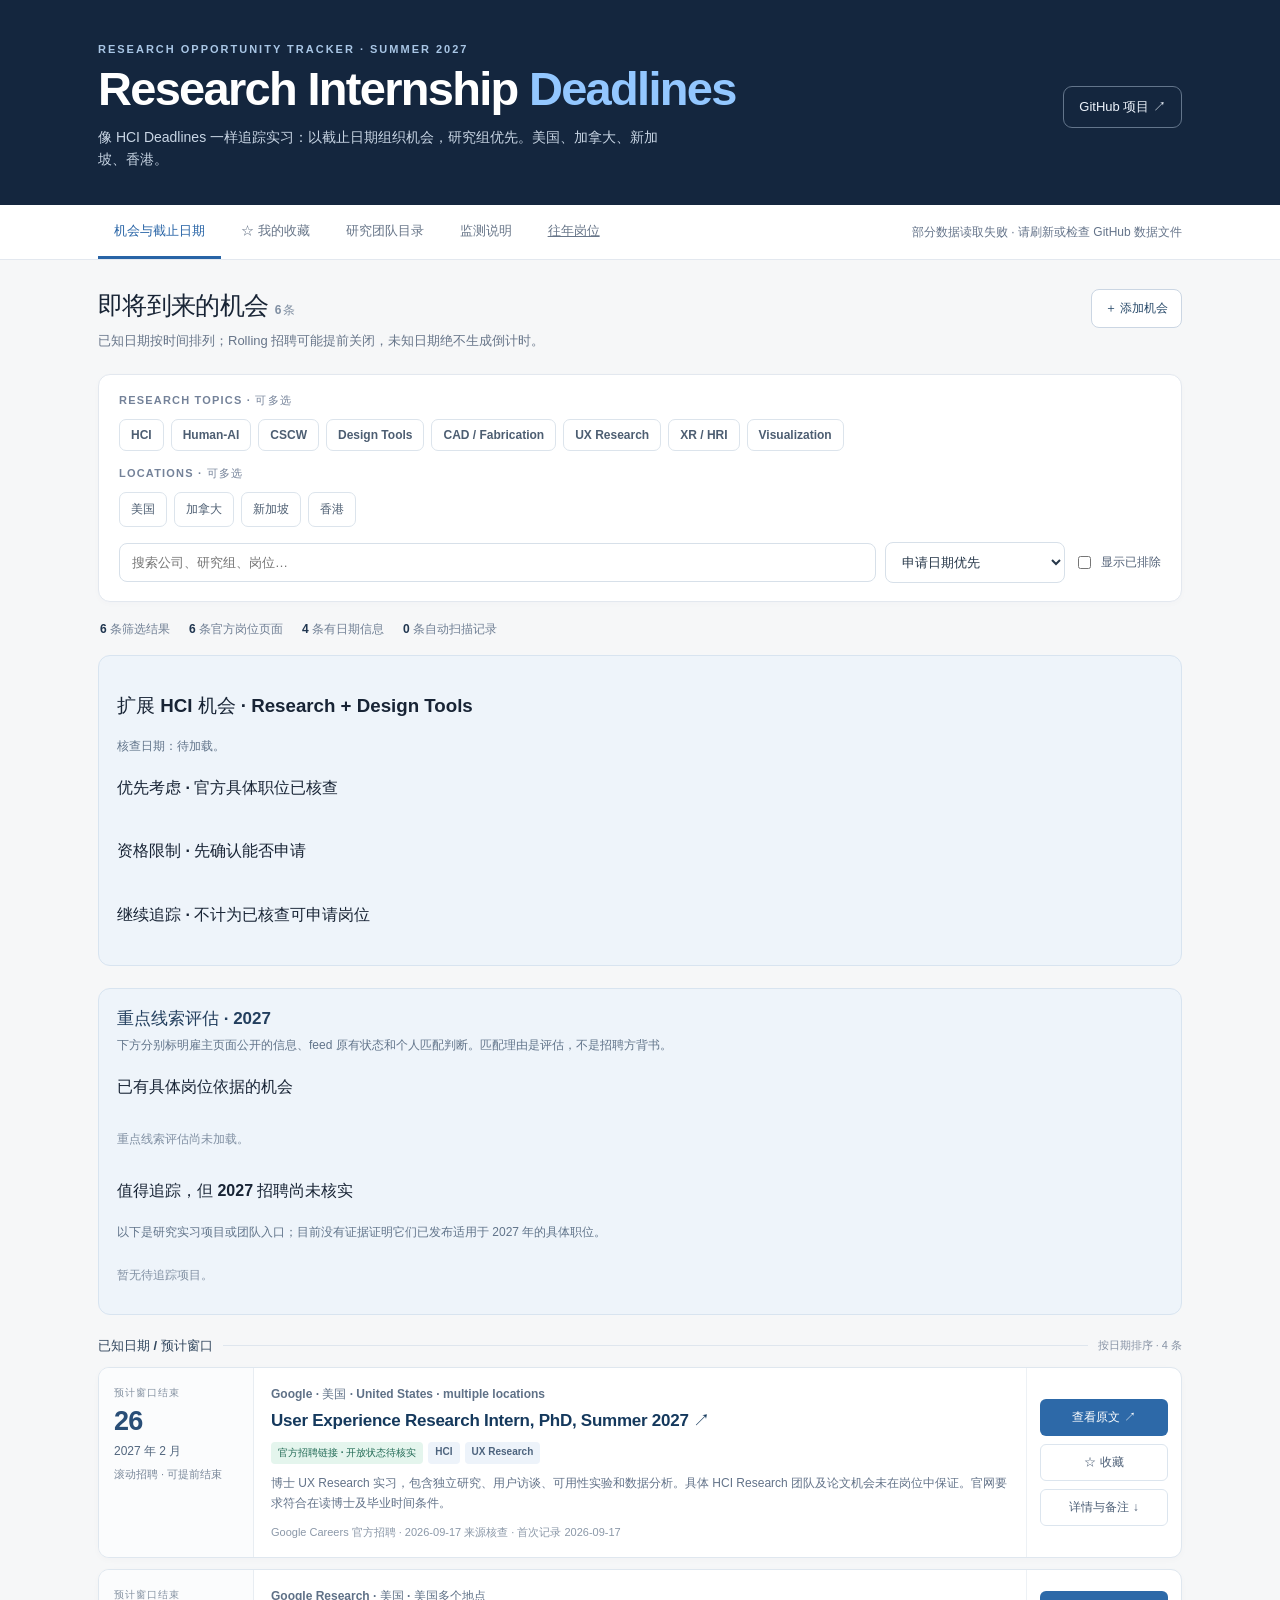
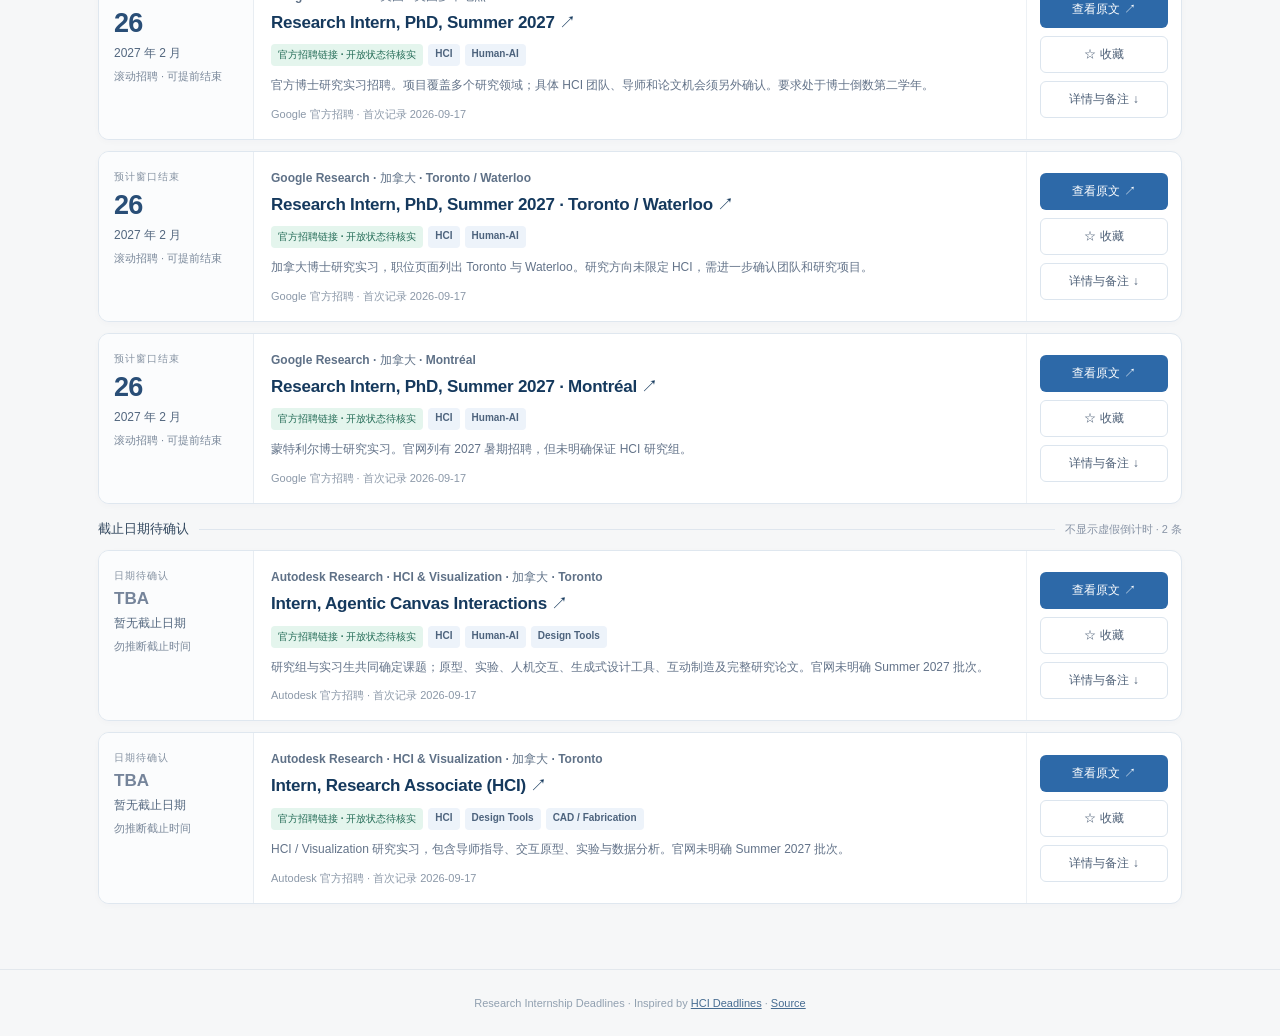
==== commit d91f7ed2: "Expand HCI discovery to research and design-tool internships with verified evidence tiers" ====
--- a/public/index.html
+++ b/public/index.html
@@ -30,26 +30,32 @@
 const safeURL=v=>{try{let u=new URL(v);return ['http:','https:'].includes(u.protocol)?u.href:'#'}catch{return '#'}};
 const STORE='research-radar-personal-v1';let store;try{store=JSON.parse(localStorage.getItem(STORE))||{jobs:{},manual:[]}}catch{store={jobs:{},manual:[]}}store.jobs=store.jobs||{};store.manual=store.manual||[];
 function save(){try{localStorage.setItem(STORE,JSON.stringify(store))}catch{alert('浏览器未允许本地保存')}}
-let feed={jobs:[],watch_leads:[],targets:[],runs:[],last_scan:null},reviewData={items:[],feed_google_uxr_note:null},list=[],shown='opportunities',selectedTopics=new Set(),selectedRegions=new Set(),expanded=new Set();
+let feed={jobs:[],watch_leads:[],targets:[],runs:[],last_scan:null},reviewData={items:[],feed_google_uxr_note:null},curatedData={items:[],caution_items:[],watch_items:[]},list=[],shown='opportunities',selectedTopics=new Set(),selectedRegions=new Set(),expanded=new Set();
 const searchParams=new URLSearchParams(location.search);const paramTopics=(searchParams.get('sub')||'').split(',').filter(x=>CATEGORIES.includes(x));paramTopics.forEach(x=>selectedTopics.add(x));const paramRegions=(searchParams.get('loc')||'').split(',').filter(x=>PLACES[x]);paramRegions.forEach(x=>selectedRegions.add(x));
 function inferTopics(j){if(Array.isArray(j.topics)&&j.topics.length)return j.topics;let text=[j.title,j.description,...(j.reasons||[])].join(' ').toLowerCase();let out=[];const tests=[['HCI',/hci|human.computer|interaction/],['Human-AI',/human.ai|human.agent|generative ai|llm/],['CSCW',/collaborat|cscw|teamwork/],['Design Tools',/design tool|creativ|authoring/],['CAD / Fabrication',/\bcad\b|fabricat|manufactur/],['UX Research',/ux research|user research|user experience research|usability/],['XR / HRI',/\bxr\b|\bar\b|\bvr\b|robot/],['Visualization',/visualiz|graphics/]];tests.forEach(([name,re])=>{if(re.test(text))out.push(name)});return out.length?out:['HCI']}
 function normalize(j){return {...j,deadline:j.deadline||null,deadline_kind:j.deadline_kind||'unknown',topics:inferTopics(j),kind:j.kind||'web',source:j.source||'待确认'}}
-function allJobs(){const seen=new Set();return [...store.manual,...SEED,...(feed.jobs||[])].map(normalize).filter(j=>!/(?:product (?:design|management)|algorithm|foundation model|machine learning engineer)/i.test(j.title||'')).filter(j=>{const key=safeURL(j.url).replace(/\?.*$/,'').toLowerCase();if(key!=='#'&&seen.has(key))return false;if(key!=='#')seen.add(key);return true})}
+function allJobs(){const seen=new Set();return [...store.manual,...curatedJobs(),...SEED,...(feed.jobs||[])].map(normalize).filter(j=>!/(?:product (?:management|manager)|algorithm|foundation model|machine learning engineer)/i.test(j.title||'')).filter(j=>{const key=safeURL(j.url).replace(/\?.*$/,'').toLowerCase();if(key!=='#'&&seen.has(key))return false;if(key!=='#')seen.add(key);return true})}
 function notes(id){return store.jobs[id]||{}}
 function updateURL(){let q=new URLSearchParams(location.search);selectedTopics.size?q.set('sub',[...selectedTopics].join(',')):q.delete('sub');selectedRegions.size?q.set('loc',[...selectedRegions].join(',')):q.delete('loc');history.replaceState(null,'',location.pathname+(q.size?'?'+q.toString():''))}
 function filters(){ $('topics').innerHTML=CATEGORIES.map(t=>`<button class="chip ${selectedTopics.has(t)?'active':''}" data-topic="${escapeHTML(t)}" aria-pressed="${selectedTopics.has(t)}">${escapeHTML(t)}</button>`).join('');$('regions').innerHTML=Object.entries(PLACES).map(([k,v])=>`<button class="chip ${selectedRegions.has(k)?'active':''}" data-region="${k}" aria-pressed="${selectedRegions.has(k)}">${v}</button>`).join('')}
 function visible(saved=false){let q=$('query').value.trim().toLowerCase(),show=$('showdismissed').checked;return allJobs().filter(j=>{let p=notes(j.id);if(saved&&!p.starred)return false;if(!saved&&!show&&p.status==='dismissed')return false;if(selectedTopics.size&&!j.topics.some(t=>selectedTopics.has(t)))return false;if(selectedRegions.size&&!selectedRegions.has(j.region))return false;if(q&&![j.title,j.company,j.location,j.description,...j.topics].join(' ').toLowerCase().includes(q))return false;return true}).sort((a,b)=>{if($('sort').value==='recent')return String(b.first_seen||'').localeCompare(String(a.first_seen||''));const da=a.deadline||'9999',db=b.deadline||'9999';return da.localeCompare(db)||a.company.localeCompare(b.company)})}
 function formatDay(d){if(!/^\d{4}-\d{2}-\d{2}$/.test(d||''))return null;const [y,m,day]=d.split('-');return {day,month:`${y} 年 ${Number(m)} 月`}}
 function remaining(j){if(j.deadline_kind!=='firm'||!j.deadline_at)return '';let time=Date.parse(j.deadline_at);if(!Number.isFinite(time))return '';let diff=time-Date.now();if(diff<=0)return '截止时刻已过 · 请核对官网';let days=Math.floor(diff/86400000),hours=Math.floor((diff%86400000)/3600000);return `还剩 ${days} 天 ${hours} 小时`}
-function card(j){const p=notes(j.id),dt=formatDay(j.deadline),open=expanded.has(j.id),kind=j.deadline_kind;let type=kind==='rolling'?'预计窗口结束':kind==='firm'?'官方截止':kind==='firm_day'?'官方日期':'日期待确认';let dateBlock=dt?`<span class="day">${dt.day}</span><span class="month">${dt.month}</span>`:'<span class="day unknown">TBA</span><span class="month">暂无截止日期</span>';let warning=kind==='rolling'?'滚动招聘 · 可提前结束':kind==='firm_day'?'仅提供日期 · 时区待确认':kind==='firm'?(remaining(j)||'核对具体时区'):'勿推断截止时间';let flag=j.kind==='official'?'官方招聘链接 · 开放状态待核实':'搜索线索，未核实';if(j.kind==='manual')flag='个人手动记录';let tags=[`<span class="tag ${j.kind==='official'?'green':'warn'}">${flag}</span>`,...j.topics.slice(0,3).map(t=>`<span class="tag">${escapeHTML(t)}</span>`)];return `<article class="job"><div class="jobdate"><span class="datecap">${type}</span>${dateBlock}<span class="dateinfo">${escapeHTML(warning)}</span></div><div class="jobbody"><div class="org">${escapeHTML(j.company)} · ${escapeHTML(PLACES[j.region]||j.region)}${j.location?' · '+escapeHTML(j.location):''}</div><h4><a href="${escapeHTML(safeURL(j.url))}" target="_blank" rel="noopener noreferrer">${escapeHTML(j.title)} ↗</a></h4><div class="tags">${tags.join('')}${p.status==='applied'?'<span class="tag green">已申请</span>':''}</div><p>${escapeHTML(j.description||'请从原始链接核对完整职位描述和资格。')}</p><div class="source">${escapeHTML(j.source)} · 首次记录 ${escapeHTML(j.first_seen?.slice(0,10)||'未提供')}</div></div><div class="jobactions"><a class="open" href="${escapeHTML(safeURL(j.url))}" target="_blank" rel="noopener noreferrer">查看原文 ↗</a><button data-save="${escapeHTML(j.id)}" class="${p.starred?'saved':''}" aria-pressed="${!!p.starred}">${p.starred?'★ 已收藏':'☆ 收藏'}</button><button data-expand="${escapeHTML(j.id)}">${open?'收起':'详情与备注'} ↓</button></div>${open?`<div class="jobdetails"><div><b>申请前核实</b><br>${escapeHTML(j.date_note||'官方是否仍在招聘、2027 暑期安排及截止日期，均需复核。')}<br>${(j.flags||[]).map(x=>'• '+escapeHTML(x)).join('<br>')}<br>此处不代表录取概率。</div><div><b>我的进度</b><div style="margin:6px 0"><button data-status="${escapeHTML(j.id)}" data-value="${p.status==='applied'?'new':'applied'}">${p.status==='applied'?'取消已申请':'标记已申请'}</button> <button data-status="${escapeHTML(j.id)}" data-value="${p.status==='dismissed'?'new':'dismissed'}">${p.status==='dismissed'?'恢复':'排除'}</button></div><textarea data-note="${escapeHTML(j.id)}" placeholder="导师、研究方向、邮件与申请备注…">${escapeHTML(p.notes||'')}</textarea><button data-write="${escapeHTML(j.id)}">保存备注</button></div></div>`:''}</article>`}
+function card(j){const p=notes(j.id),dt=formatDay(j.deadline),open=expanded.has(j.id),kind=j.deadline_kind;let type=kind==='rolling'?'预计窗口结束':kind==='firm'?'官方截止':kind==='firm_day'?'官方日期':'日期待确认';let dateBlock=dt?`<span class="day">${dt.day}</span><span class="month">${dt.month}</span>`:'<span class="day unknown">TBA</span><span class="month">暂无截止日期</span>';let warning=kind==='rolling'?'滚动招聘 · 可提前结束':kind==='firm_day'?'仅提供日期 · 时区待确认':kind==='firm'?(remaining(j)||'核对具体时区'):'勿推断截止时间';let flag=j.kind==='official'?'官方招聘链接 · 开放状态待核实':'搜索线索，未核实';if(j.kind==='manual')flag='个人手动记录';if(j.status_label)flag=j.status_label;let tags=[`<span class="tag ${j.kind==='official'?'green':'warn'}">${escapeHTML(flag)}</span>`,...j.topics.slice(0,3).map(t=>`<span class="tag">${escapeHTML(t)}</span>`)];return `<article class="job"><div class="jobdate"><span class="datecap">${type}</span>${dateBlock}<span class="dateinfo">${escapeHTML(warning)}</span></div><div class="jobbody"><div class="org">${escapeHTML(j.company)} · ${escapeHTML(PLACES[j.region]||j.region)}${j.location?' · '+escapeHTML(j.location):''}</div><h4><a href="${escapeHTML(safeURL(j.url))}" target="_blank" rel="noopener noreferrer">${escapeHTML(j.title)} ↗</a></h4><div class="tags">${tags.join('')}${p.status==='applied'?'<span class="tag green">已申请</span>':''}</div><p>${escapeHTML(j.description||'请从原始链接核对完整职位描述和资格。')}</p><div class="source">${escapeHTML(j.source)} · 首次记录 ${escapeHTML(j.first_seen?.slice(0,10)||'未提供')}</div></div><div class="jobactions"><a class="open" href="${escapeHTML(safeURL(j.url))}" target="_blank" rel="noopener noreferrer">查看原文 ↗</a><button data-save="${escapeHTML(j.id)}" class="${p.starred?'saved':''}" aria-pressed="${!!p.starred}">${p.starred?'★ 已收藏':'☆ 收藏'}</button><button data-expand="${escapeHTML(j.id)}">${open?'收起':'详情与备注'} ↓</button></div>${open?`<div class="jobdetails"><div><b>申请前核实</b><br>${escapeHTML(j.date_note||'官方是否仍在招聘、2027 暑期安排及截止日期，均需复核。')}<br>${(j.flags||[]).map(x=>'• '+escapeHTML(x)).join('<br>')}<br>此处不代表录取概率。</div><div><b>我的进度</b><div style="margin:6px 0"><button data-status="${escapeHTML(j.id)}" data-value="${p.status==='applied'?'new':'applied'}">${p.status==='applied'?'取消已申请':'标记已申请'}</button> <button data-status="${escapeHTML(j.id)}" data-value="${p.status==='dismissed'?'new':'dismissed'}">${p.status==='dismissed'?'恢复':'排除'}</button></div><textarea data-note="${escapeHTML(j.id)}" placeholder="导师、研究方向、邮件与申请备注…">${escapeHTML(p.notes||'')}</textarea><button data-write="${escapeHTML(j.id)}">保存备注</button></div></div>`:''}</article>`}
 function empty(title,body){return `<div class="empty"><div class="symbol">◷</div><h3>${escapeHTML(title)}</h3><p>${escapeHTML(body)}</p><button class="outline" data-openabout="1">查看自动监测配置 ↗</button></div>`}
 function group(label,arr,note){return arr.length?`<div class="sectionline"><h3>${label}</h3><div class="rule"></div><small>${note} · ${arr.length} 条</small></div><div class="list">${arr.map(card).join('')}</div>`:''}
-function reviewCard(j){const region=PLACES[j.region]||j.region||"地区未注明";const deadline=j.deadline?escapeHTML(j.deadline_status):"暂无已核实截止日期";return `<article class="review-card"><div class="review-rank">${j.rank}</div><div><h4>${escapeHTML(j.company)} · ${escapeHTML(j.title)}</h4><div class="review-meta">${escapeHTML(region)}${j.location&&j.location!==region?' · '+escapeHTML(j.location):''} · feed: ${escapeHTML(j.feed_status)} · feed地区: ${escapeHTML(j.feed_region||'未填写')}</div><span class="review-status">${escapeHTML(j.evidence_status)}</span><div class="review-facts"><div><b>截止信息</b><br>${deadline}</div><div><b>匹配判断</b><br>${escapeHTML(j.match_reason)}</div><div class="full"><b>待核实 / 局限</b><br>${escapeHTML(j.fit_caveat)}</div><div><a href="${escapeHTML(safeURL(j.url))}" target="_blank" rel="noopener noreferrer">打开雇主原始页面 ↗</a></div><div>${escapeHTML(j.source_check||'')}</div></div></div></article>`}
+function reviewCard(j){const region=PLACES[j.region]||j.region||"地区未注明";const deadline=escapeHTML(j.deadline_status||"暂无已核实截止日期");return `<article class="review-card"><div class="review-rank">${escapeHTML(j.rank)}</div><div><h4>${escapeHTML(j.company)} · ${escapeHTML(j.title)}</h4><div class="review-meta">${escapeHTML(region)}${j.location&&j.location!==region?' · '+escapeHTML(j.location):''} · feed: ${escapeHTML(j.feed_status)} · feed地区: ${escapeHTML(j.feed_region||'未填写')}</div><span class="review-status">${escapeHTML(j.evidence_status)}</span><div class="review-facts"><div><b>截止信息</b><br>${deadline}</div><div><b>匹配判断</b><br>${escapeHTML(j.match_reason)}</div><div class="full"><b>待核实 / 局限</b><br>${escapeHTML(j.fit_caveat)}</div><div><a href="${escapeHTML(safeURL(j.url))}" target="_blank" rel="noopener noreferrer">打开雇主原始页面 ↗</a></div><div>${escapeHTML(j.source_check||'')}</div></div></div></article>`}
 function renderReviews(){const n=reviewData.feed_google_uxr_note;if(n){$('reviewGoogleNote').innerHTML=`<b>Google UX Research 的 feed 记录：</b>“${escapeHTML(n.feed_title)}” · feed 状态 ${escapeHTML(n.feed_status)} · 地区未填写 · 截止日期未核实。它是 MS 岗位，与下方单独核查的 PhD 岗位不同。 <a href="${escapeHTML(safeURL(n.feed_url))}" target="_blank" rel="noopener noreferrer">打开 feed 原链接 ↗</a>`}else $('reviewGoogleNote').classList.add('hidden');$('reviewAsOf').textContent=reviewData.reviewed_on?'雇主页面核查至 '+reviewData.reviewed_on:'';$('reviewList').innerHTML=(reviewData.items||[]).slice().sort((a,b)=>a.rank-b.rank).map(reviewCard).join('')||'<p class="muted">重点线索评估尚未加载。</p>';const watch=reviewData.watch_items||[];$('reviewWatchList').innerHTML=watch.map(reviewCard).join('')||'<p class="muted">暂无待追踪项目。</p>'}
-function render(){filters();renderReviews();let jobs=visible();$('total').textContent=`${jobs.length} 条`;$('summary').innerHTML=`<span><strong>${jobs.length}</strong> 条筛选结果</span><span><strong>${jobs.filter(j=>j.kind==='official').length}</strong> 条官方岗位页面</span><span><strong>${jobs.filter(j=>j.deadline).length}</strong> 条有日期信息</span><span><strong>${(feed.jobs||[]).length}</strong> 条自动扫描记录</span>`;let dated=jobs.filter(j=>formatDay(j.deadline)),undated=jobs.filter(j=>!formatDay(j.deadline));$('dated').innerHTML=group('已知日期 / 预计窗口',dated,'按日期排序');$('undated').innerHTML=group('截止日期待确认',undated,'不显示虚假倒计时')||'';if(!jobs.length)$('dated').innerHTML=empty('当前筛选暂无结果','可取消研究方向或地区筛选；初始岗位来自近期核对过的官方页面。');$('savedlist').innerHTML=allJobs().filter(j=>notes(j.id).starred).map(card).join('')||empty('暂时没有收藏','在机会列表点击「☆ 收藏」，这里会保留关注的岗位。');$('lablist').innerHTML=(feed.targets||[]).map(t=>`<article class="lab"><b>${escapeHTML(t.name)}</b><p>${escapeHTML(t.region)} · ${escapeHTML(t.focus)}</p><a href="${escapeHTML(safeURL(t.url))}" target="_blank" rel="noopener noreferrer">研究组主页 ↗</a><small>关注对象，不代表当前招聘</small></article>`).join('')||'<p class="muted">研究团队目录未加载。</p>';let last=feed.last_scan;$('scanstate').textContent=last?'最近自动扫描 '+new Date(last).toLocaleDateString('zh-CN'):'目前尚无自动扫描记录 · 正展示人工核对的官方入口';$('scanabout').textContent=last?`最近一次扫描：${last}；搜索记录 ${(feed.jobs||[]).length} 条。数据每天按计划检查，但不是实时监控。`:'自动扫描尚未成功运行。首页已有人工核对的官方入口，但新岗位自动发现需配置 SERPAPI_KEY 并运行 GitHub Actions。';}
+function render(){filters();renderReviews();renderExpansion();let jobs=visible();$('total').textContent=`${jobs.length} 条`;$('summary').innerHTML=`<span><strong>${jobs.length}</strong> 条筛选结果</span><span><strong>${jobs.filter(j=>j.kind==='official').length}</strong> 条官方岗位页面</span><span><strong>${jobs.filter(j=>j.deadline).length}</strong> 条有日期信息</span><span><strong>${(feed.jobs||[]).length}</strong> 条自动扫描记录</span>`;let dated=jobs.filter(j=>formatDay(j.deadline)),undated=jobs.filter(j=>!formatDay(j.deadline));$('dated').innerHTML=group('已知日期 / 预计窗口',dated,'按日期排序');$('undated').innerHTML=group('截止日期待确认',undated,'不显示虚假倒计时')||'';if(!jobs.length)$('dated').innerHTML=empty('当前筛选暂无结果','可取消研究方向或地区筛选；初始岗位来自近期核对过的官方页面。');$('savedlist').innerHTML=allJobs().filter(j=>notes(j.id).starred).map(card).join('')||empty('暂时没有收藏','在机会列表点击「☆ 收藏」，这里会保留关注的岗位。');$('lablist').innerHTML=(feed.targets||[]).map(t=>`<article class="lab"><b>${escapeHTML(t.name)}</b><p>${escapeHTML(t.region)} · ${escapeHTML(t.focus)}</p><a href="${escapeHTML(safeURL(t.url))}" target="_blank" rel="noopener noreferrer">研究组主页 ↗</a><small>关注对象，不代表当前招聘</small></article>`).join('')||'<p class="muted">研究团队目录未加载。</p>';let last=feed.last_scan;$('scanstate').textContent=last?'最近自动扫描 '+new Date(last).toLocaleDateString('zh-CN'):'目前尚无自动扫描记录 · 正展示人工核对的官方入口';$('scanabout').textContent=last?`最近一次扫描：${last}；搜索记录 ${(feed.jobs||[]).length} 条。数据每天按计划检查，但不是实时监控。`:'自动扫描尚未成功运行。首页已有人工核对的官方入口，但新岗位自动发现需配置 SERPAPI_KEY 并运行 GitHub Actions。';}
 function setTab(tab){shown=tab;document.querySelectorAll('.tab').forEach(b=>b.classList.toggle('active',b.dataset.tab===tab));['opportunities','saved','labs','about'].forEach(id=>$(id).classList.toggle('hidden',id!==tab));if(tab==='saved')render()}
 function setPersonal(id,patch){store.jobs[id]={...notes(id),...patch};save();render()}
 document.addEventListener('click',e=>{let b=e.target.closest('button');if(!b)return;if(b.dataset.tab){setTab(b.dataset.tab);return}if(b.dataset.topic){let t=b.dataset.topic;selectedTopics.has(t)?selectedTopics.delete(t):selectedTopics.add(t);updateURL();render();return}if(b.dataset.region){let t=b.dataset.region;selectedRegions.has(t)?selectedRegions.delete(t):selectedRegions.add(t);updateURL();render();return}if(b.dataset.save){let id=b.dataset.save;setPersonal(id,{starred:!notes(id).starred});return}if(b.dataset.expand){expanded.has(b.dataset.expand)?expanded.delete(b.dataset.expand):expanded.add(b.dataset.expand);render();return}if(b.dataset.status){setPersonal(b.dataset.status,{status:b.dataset.value});return}if(b.dataset.write){let node=[...document.querySelectorAll('textarea[data-note]')].find(x=>x.dataset.note===b.dataset.write);if(node){setPersonal(b.dataset.write,{notes:node.value});alert('备注已保存')}return}if(b.dataset.openabout){setTab('about');return}});
 ['query','sort','showdismissed'].forEach(id=>$(id).addEventListener(id==='query'?'input':'change',render));$('add').onclick=()=>$('modal').classList.remove('hidden');$('close').onclick=$('cancel').onclick=()=>$('modal').classList.add('hidden');$('modal').onclick=e=>{if(e.target===$('modal'))$('modal').classList.add('hidden')};document.addEventListener('keydown',e=>{if(e.key==='Escape')$('modal').classList.add('hidden')});$('form').onsubmit=e=>{e.preventDefault();let f=new FormData(e.target);let url=safeURL(f.get('url'));if(url==='#'){alert('请输入有效的 http/https 官网链接');return}let deadline=String(f.get('deadline')||'');let kind=String(f.get('deadline_kind'));if(!deadline)kind='unknown';const record={id:'manual-'+(crypto.randomUUID?crypto.randomUUID():Date.now()),title:String(f.get('title')).trim(),company:String(f.get('company')).trim(),url,region:f.get('region'),location:PLACES[f.get('region')],deadline:deadline||null,deadline_kind:kind,topics:String(f.get('topics')||'').split(',').map(x=>x.trim()).filter(Boolean),description:String(f.get('description')||'').trim(),first_seen:new Date().toISOString(),kind:'manual',source:'个人手动添加 · 未核实',flags:['核对原始职位页面']};store.manual.unshift(record);save();$('modal').classList.add('hidden');e.target.reset();setTab('opportunities');render()};
-async function load(){try{const [res,reviewRes]=await Promise.all([fetch('/data/feed.json?ts='+Date.now(),{cache:'no-store'}),fetch('/data/research-lead-review.json?ts='+Date.now(),{cache:'no-store'})]);if(!res.ok)throw Error('HTTP '+res.status);feed=await res.json();if(reviewRes.ok)reviewData=await reviewRes.json()}catch(e){$('scanstate').textContent='自动数据读取失败 · 官方入口仍可使用';feed={jobs:[],watch_leads:[],targets:[],runs:[],last_scan:null}}render()}load();
-</script><script src="/scan-control.js" defer></script><script src="/radar-experience.js" defer></script></body></html>+
+function curatedJobs(){return (curatedData.items||[]).map(j=>({...j,kind:'official',first_seen:curatedData.reviewed_on,source:'人工官方页面核查 · '+curatedData.reviewed_on,description:'事实：'+j.evidence+' 匹配判断：'+j.match_reason,date_note:j.deadline_status,flags:[j.fit_caveat],deadline_kind:'unknown'}))}
+function expansionMatches(j){const q=$('query').value.trim().toLowerCase();return (!selectedRegions.size||selectedRegions.has(j.region))&&(!selectedTopics.size||(j.topics||[]).some(t=>selectedTopics.has(t)))&&(!q||[j.company,j.title,j.location,j.evidence,j.match_reason].join(' ').toLowerCase().includes(q))}
+function expansionCard(j){return '<article class="review-card"><div class="review-rank">'+escapeHTML(j.rank)+'</div><div><h4>'+escapeHTML(j.company)+' · '+escapeHTML(j.title)+'</h4><div class="review-meta">'+escapeHTML(PLACES[j.region]||j.region||'地区待核实')+' · '+escapeHTML(j.location)+'</div><span class="review-status">'+escapeHTML(j.status_label)+'</span><div class="review-facts"><div class="full"><b>事实证据</b><br>'+escapeHTML(j.evidence)+'</div><div><b>匹配判断（推断）</b><br>'+escapeHTML(j.match_reason)+'</div><div><b>资格与局限</b><br>'+escapeHTML(j.fit_caveat)+'</div><div class="full"><b>截止信息</b><br>'+escapeHTML(j.deadline_status)+(j.deadline_inference?'<br>推断：'+escapeHTML(j.deadline_inference):'')+'</div><div><a href="'+escapeHTML(safeURL(j.url))+'" target="_blank" rel="noopener noreferrer">官方页面 ↗</a>'+(j.source_url?' · <a href="'+escapeHTML(safeURL(j.source_url))+'" target="_blank" rel="noopener noreferrer">线索来源 ↗</a>':'')+'</div></div></div></article>'}
+function renderExpansion(){let el=$('hciExpansion');if(!el){el=document.createElement('section');el.id='hciExpansion';el.className='review-panel';$('summary').after(el)}el.innerHTML='<h3>扩展 HCI 机会 · Research + Design Tools</h3><p class="review-intro">核查日期：'+escapeHTML(curatedData.reviewed_on||'待加载')+'。'+escapeHTML(curatedData.note||'')+'</p>'+[['items','优先考虑 · 官方具体职位已核查'],['caution_items','资格限制 · 先确认能否申请'],['watch_items','继续追踪 · 不计为已核查可申请岗位']].map(([key,label])=>'<h4 class="review-subheading">'+label+'</h4><div class="review-list">'+(curatedData[key]||[]).filter(expansionMatches).map(expansionCard).join('')+'</div>').join('')}
+
+async function load(){const results=await Promise.allSettled(['/data/feed.json','/data/research-lead-review.json','/data/hci-expansion.json'].map(async url=>{const res=await fetch(url+'?ts='+Date.now(),{cache:'no-store'});if(!res.ok)throw Error('HTTP '+res.status);return res.json()}));if(results[0].status==='fulfilled')feed=results[0].value;if(results[1].status==='fulfilled')reviewData=results[1].value;if(results[2].status==='fulfilled')curatedData=results[2].value;render();if(results.some(x=>x.status==='rejected'))$('scanstate').textContent='部分数据读取失败 · 请刷新或检查 GitHub 数据文件'}load();
+</script><script src="/scan-control.js" defer></script><script src="/radar-experience.js" defer></script></body></html>
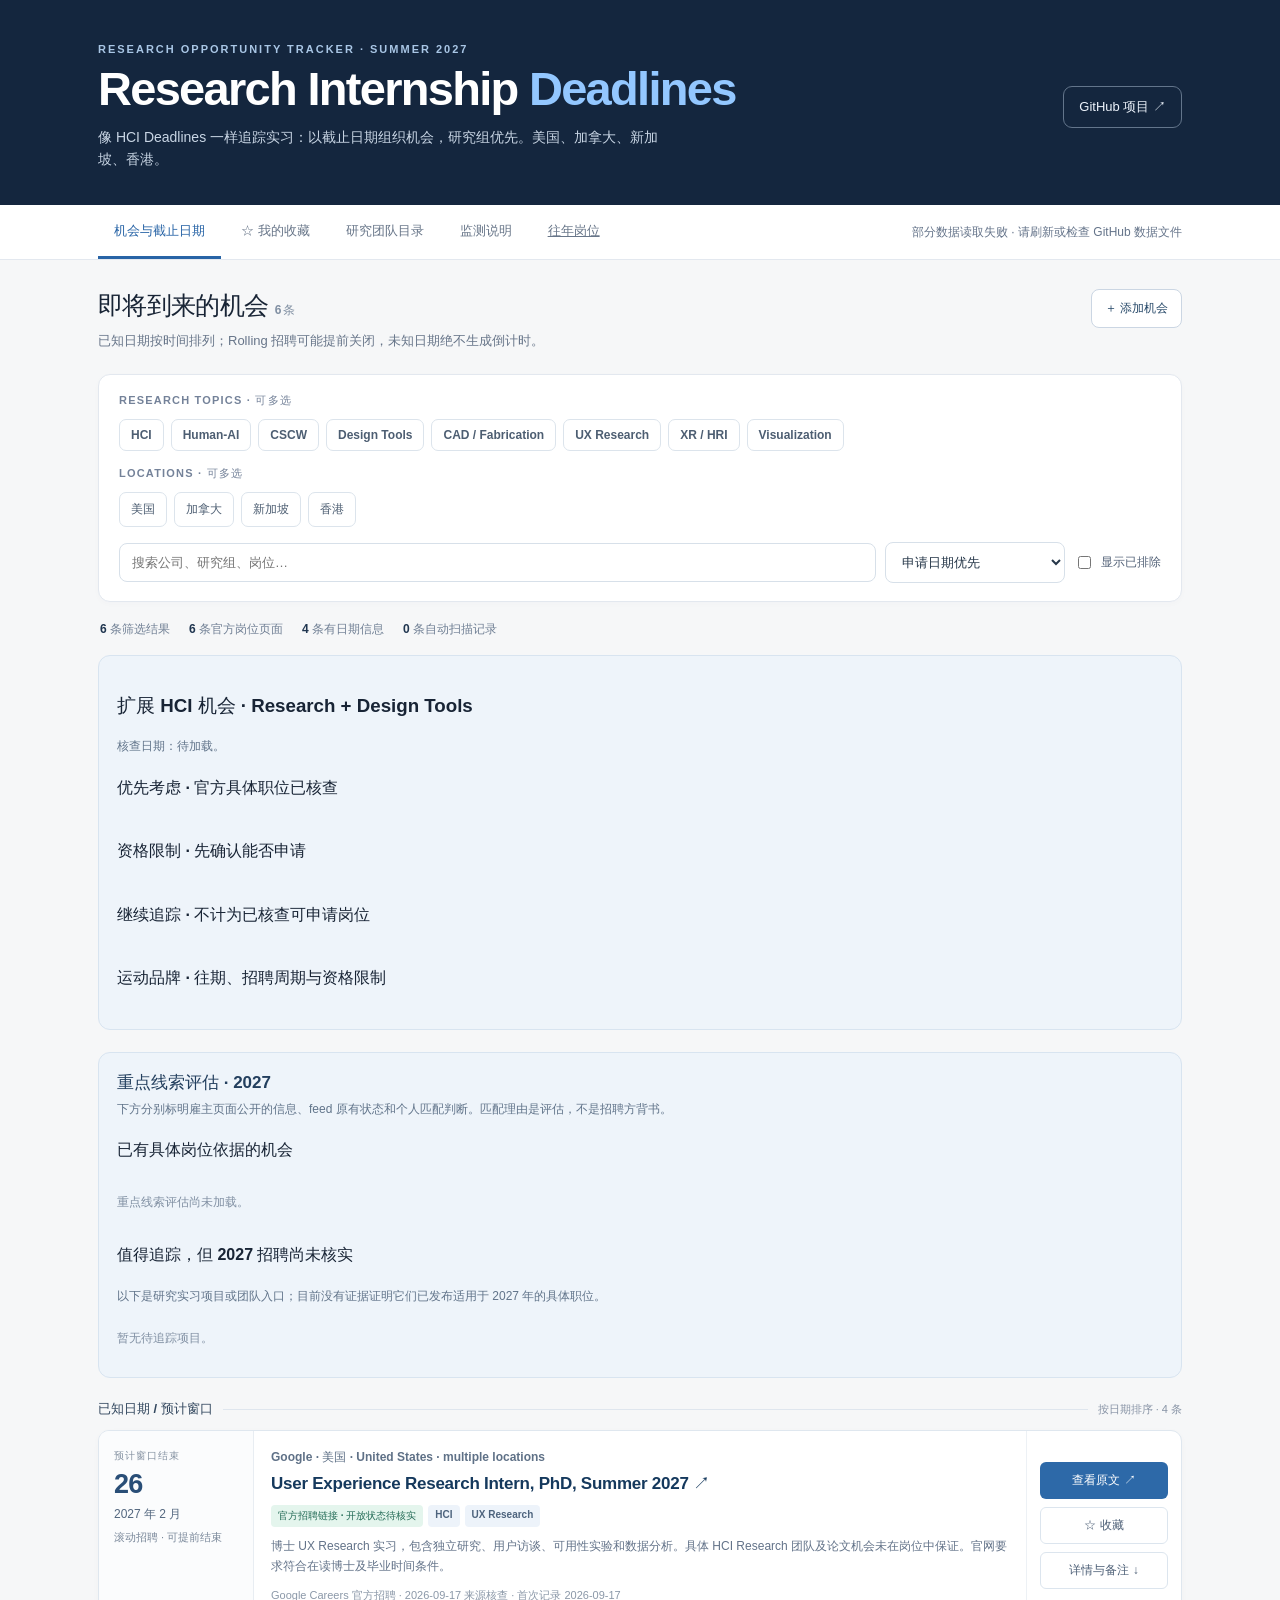
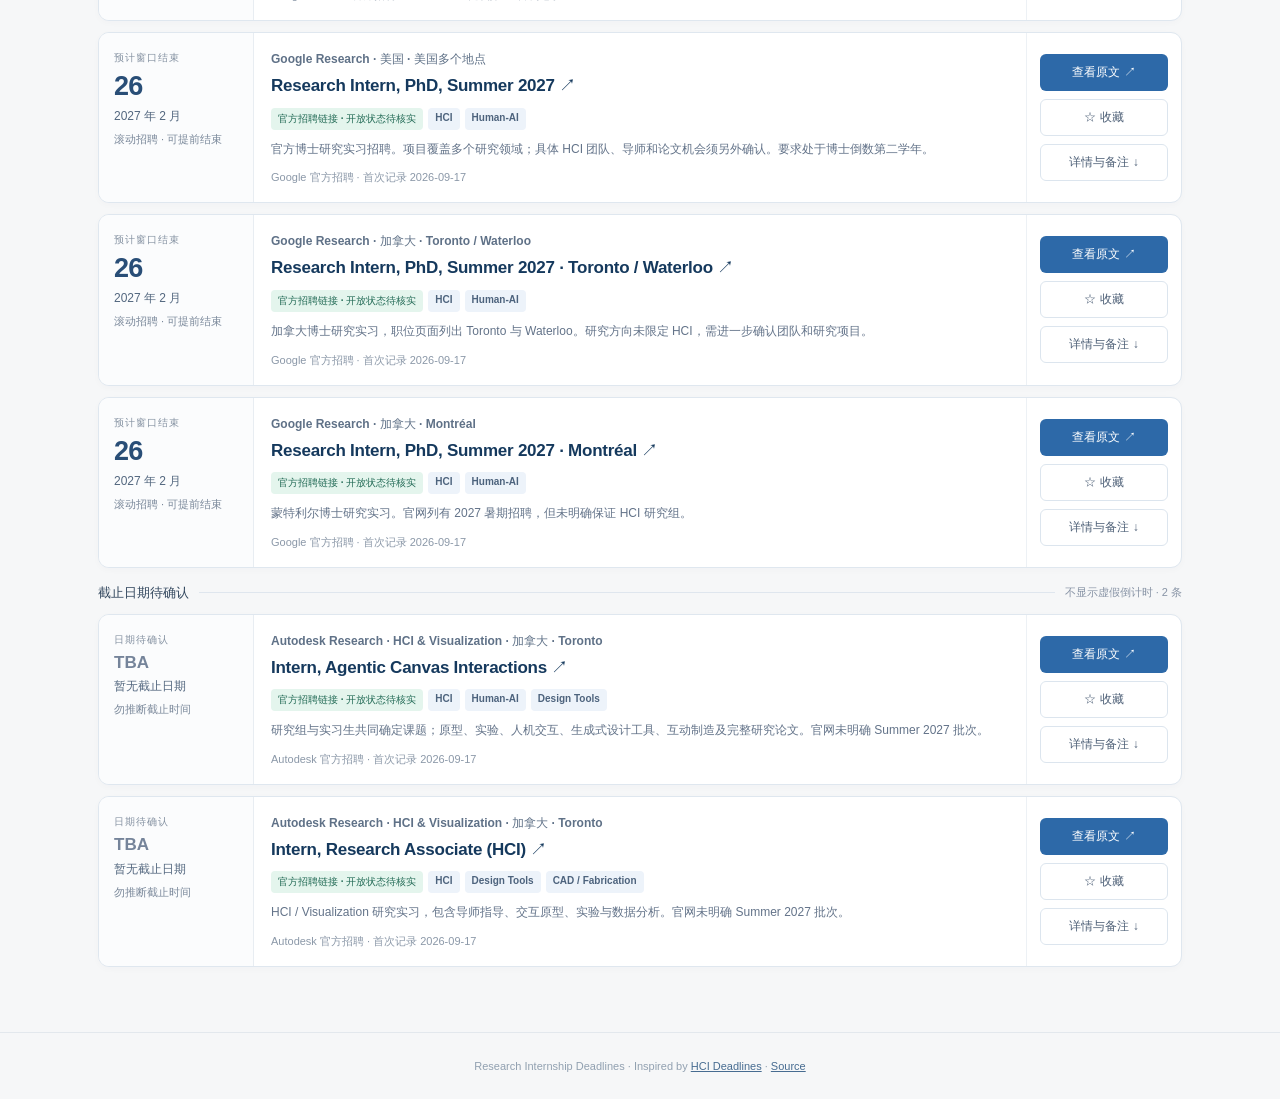
==== commit 13b17c06: "Add sports-brand design and prototyping internship evidence" ====
--- a/public/index.html
+++ b/public/index.html
@@ -30,7 +30,7 @@
 const safeURL=v=>{try{let u=new URL(v);return ['http:','https:'].includes(u.protocol)?u.href:'#'}catch{return '#'}};
 const STORE='research-radar-personal-v1';let store;try{store=JSON.parse(localStorage.getItem(STORE))||{jobs:{},manual:[]}}catch{store={jobs:{},manual:[]}}store.jobs=store.jobs||{};store.manual=store.manual||[];
 function save(){try{localStorage.setItem(STORE,JSON.stringify(store))}catch{alert('浏览器未允许本地保存')}}
-let feed={jobs:[],watch_leads:[],targets:[],runs:[],last_scan:null},reviewData={items:[],feed_google_uxr_note:null},curatedData={items:[],caution_items:[],watch_items:[]},list=[],shown='opportunities',selectedTopics=new Set(),selectedRegions=new Set(),expanded=new Set();
+let feed={jobs:[],watch_leads:[],targets:[],runs:[],last_scan:null},reviewData={items:[],feed_google_uxr_note:null},curatedData={items:[],caution_items:[],brand_items:[],watch_items:[]},list=[],shown='opportunities',selectedTopics=new Set(),selectedRegions=new Set(),expanded=new Set();
 const searchParams=new URLSearchParams(location.search);const paramTopics=(searchParams.get('sub')||'').split(',').filter(x=>CATEGORIES.includes(x));paramTopics.forEach(x=>selectedTopics.add(x));const paramRegions=(searchParams.get('loc')||'').split(',').filter(x=>PLACES[x]);paramRegions.forEach(x=>selectedRegions.add(x));
 function inferTopics(j){if(Array.isArray(j.topics)&&j.topics.length)return j.topics;let text=[j.title,j.description,...(j.reasons||[])].join(' ').toLowerCase();let out=[];const tests=[['HCI',/hci|human.computer|interaction/],['Human-AI',/human.ai|human.agent|generative ai|llm/],['CSCW',/collaborat|cscw|teamwork/],['Design Tools',/design tool|creativ|authoring/],['CAD / Fabrication',/\bcad\b|fabricat|manufactur/],['UX Research',/ux research|user research|user experience research|usability/],['XR / HRI',/\bxr\b|\bar\b|\bvr\b|robot/],['Visualization',/visualiz|graphics/]];tests.forEach(([name,re])=>{if(re.test(text))out.push(name)});return out.length?out:['HCI']}
 function normalize(j){return {...j,deadline:j.deadline||null,deadline_kind:j.deadline_kind||'unknown',topics:inferTopics(j),kind:j.kind||'web',source:j.source||'待确认'}}
@@ -55,7 +55,7 @@
 function curatedJobs(){return (curatedData.items||[]).map(j=>({...j,kind:'official',first_seen:curatedData.reviewed_on,source:'人工官方页面核查 · '+curatedData.reviewed_on,description:'事实：'+j.evidence+' 匹配判断：'+j.match_reason,date_note:j.deadline_status,flags:[j.fit_caveat],deadline_kind:'unknown'}))}
 function expansionMatches(j){const q=$('query').value.trim().toLowerCase();return (!selectedRegions.size||selectedRegions.has(j.region))&&(!selectedTopics.size||(j.topics||[]).some(t=>selectedTopics.has(t)))&&(!q||[j.company,j.title,j.location,j.evidence,j.match_reason].join(' ').toLowerCase().includes(q))}
 function expansionCard(j){return '<article class="review-card"><div class="review-rank">'+escapeHTML(j.rank)+'</div><div><h4>'+escapeHTML(j.company)+' · '+escapeHTML(j.title)+'</h4><div class="review-meta">'+escapeHTML(PLACES[j.region]||j.region||'地区待核实')+' · '+escapeHTML(j.location)+'</div><span class="review-status">'+escapeHTML(j.status_label)+'</span><div class="review-facts"><div class="full"><b>事实证据</b><br>'+escapeHTML(j.evidence)+'</div><div><b>匹配判断（推断）</b><br>'+escapeHTML(j.match_reason)+'</div><div><b>资格与局限</b><br>'+escapeHTML(j.fit_caveat)+'</div><div class="full"><b>截止信息</b><br>'+escapeHTML(j.deadline_status)+(j.deadline_inference?'<br>推断：'+escapeHTML(j.deadline_inference):'')+'</div><div><a href="'+escapeHTML(safeURL(j.url))+'" target="_blank" rel="noopener noreferrer">官方页面 ↗</a>'+(j.source_url?' · <a href="'+escapeHTML(safeURL(j.source_url))+'" target="_blank" rel="noopener noreferrer">线索来源 ↗</a>':'')+'</div></div></div></article>'}
-function renderExpansion(){let el=$('hciExpansion');if(!el){el=document.createElement('section');el.id='hciExpansion';el.className='review-panel';$('summary').after(el)}el.innerHTML='<h3>扩展 HCI 机会 · Research + Design Tools</h3><p class="review-intro">核查日期：'+escapeHTML(curatedData.reviewed_on||'待加载')+'。'+escapeHTML(curatedData.note||'')+'</p>'+[['items','优先考虑 · 官方具体职位已核查'],['caution_items','资格限制 · 先确认能否申请'],['watch_items','继续追踪 · 不计为已核查可申请岗位']].map(([key,label])=>'<h4 class="review-subheading">'+label+'</h4><div class="review-list">'+(curatedData[key]||[]).filter(expansionMatches).map(expansionCard).join('')+'</div>').join('')}
+function renderExpansion(){let el=$('hciExpansion');if(!el){el=document.createElement('section');el.id='hciExpansion';el.className='review-panel';$('summary').after(el)}el.innerHTML='<h3>扩展 HCI 机会 · Research + Design Tools</h3><p class="review-intro">核查日期：'+escapeHTML(curatedData.reviewed_on||'待加载')+'。'+escapeHTML(curatedData.note||'')+'</p>'+[['items','优先考虑 · 官方具体职位已核查'],['caution_items','资格限制 · 先确认能否申请'],['watch_items','继续追踪 · 不计为已核查可申请岗位'],['brand_items','运动品牌 · 往期、招聘周期与资格限制']].map(([key,label])=>'<h4 class="review-subheading">'+label+'</h4><div class="review-list">'+(curatedData[key]||[]).filter(expansionMatches).map(expansionCard).join('')+'</div>').join('')}
 
 async function load(){const results=await Promise.allSettled(['/data/feed.json','/data/research-lead-review.json','/data/hci-expansion.json'].map(async url=>{const res=await fetch(url+'?ts='+Date.now(),{cache:'no-store'});if(!res.ok)throw Error('HTTP '+res.status);return res.json()}));if(results[0].status==='fulfilled')feed=results[0].value;if(results[1].status==='fulfilled')reviewData=results[1].value;if(results[2].status==='fulfilled')curatedData=results[2].value;render();if(results.some(x=>x.status==='rejected'))$('scanstate').textContent='部分数据读取失败 · 请刷新或检查 GitHub 数据文件'}load();
 </script><script src="/scan-control.js" defer></script><script src="/radar-experience.js" defer></script></body></html>
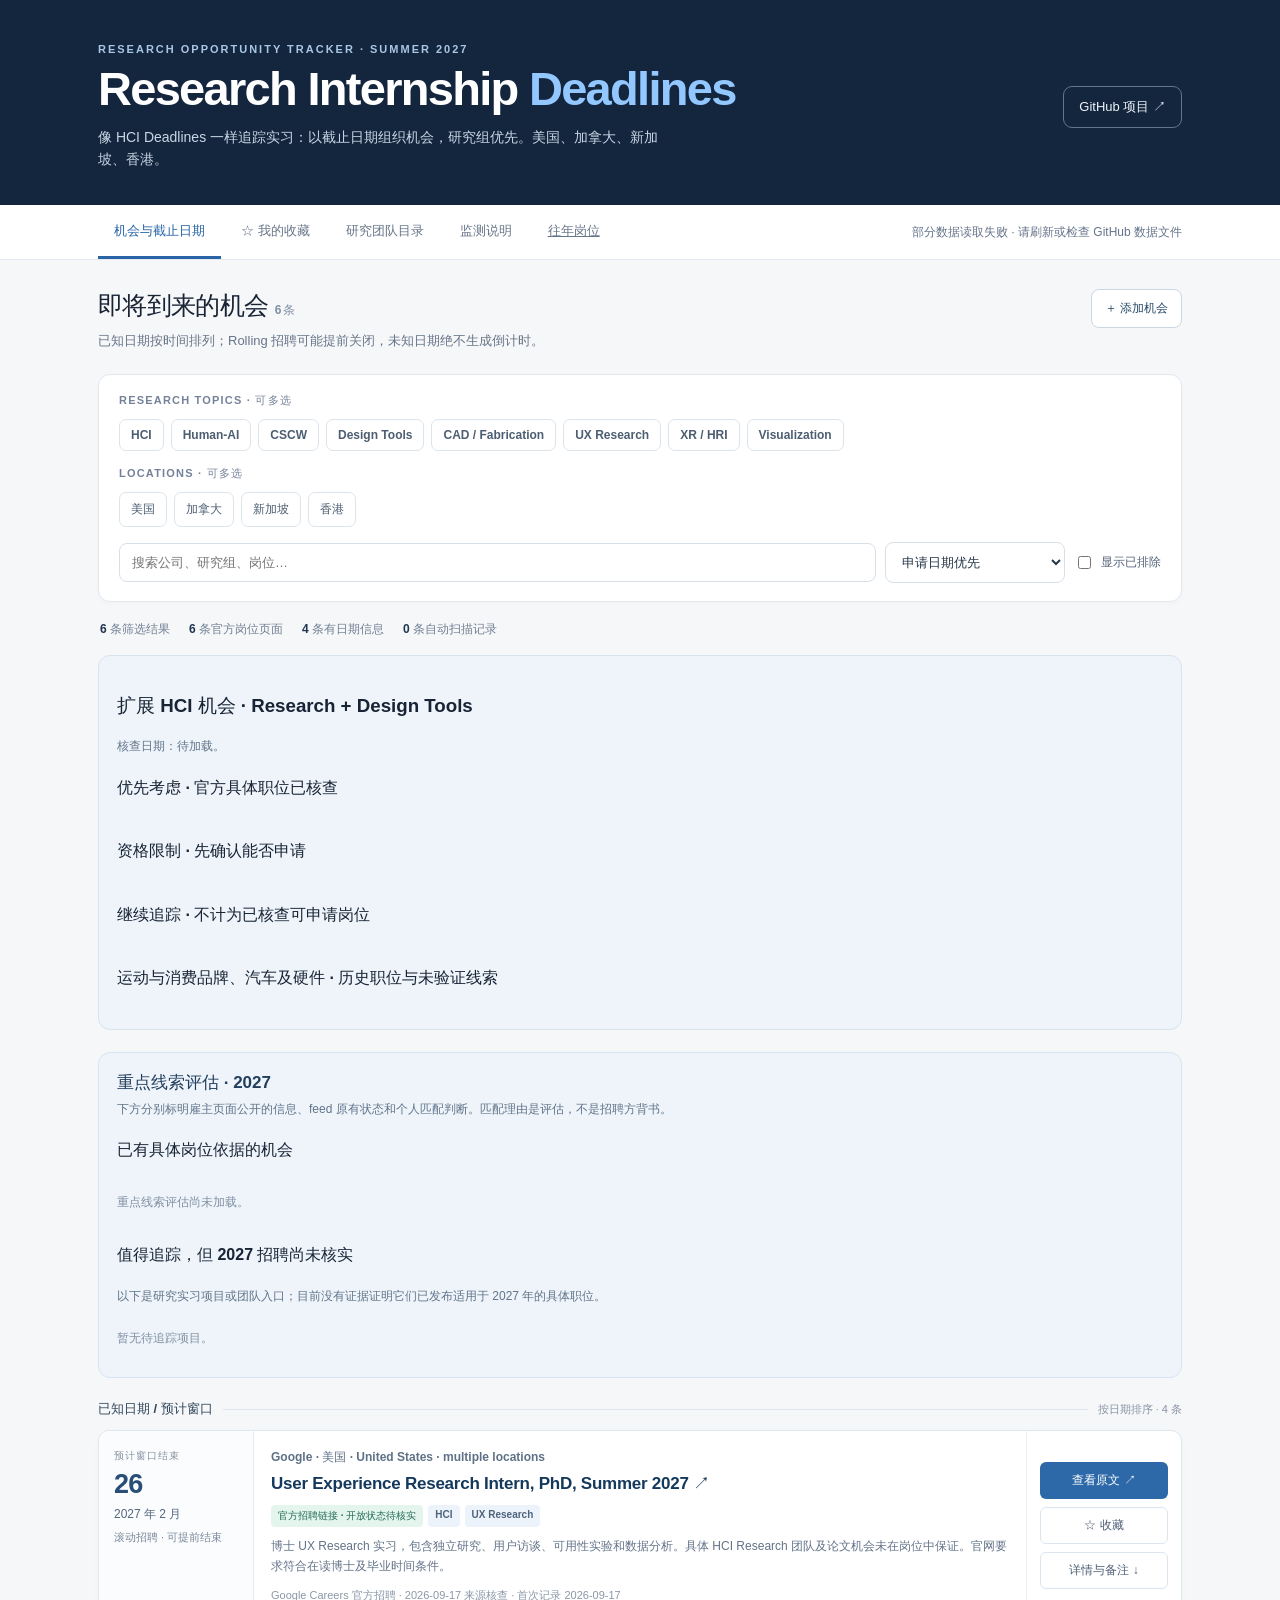
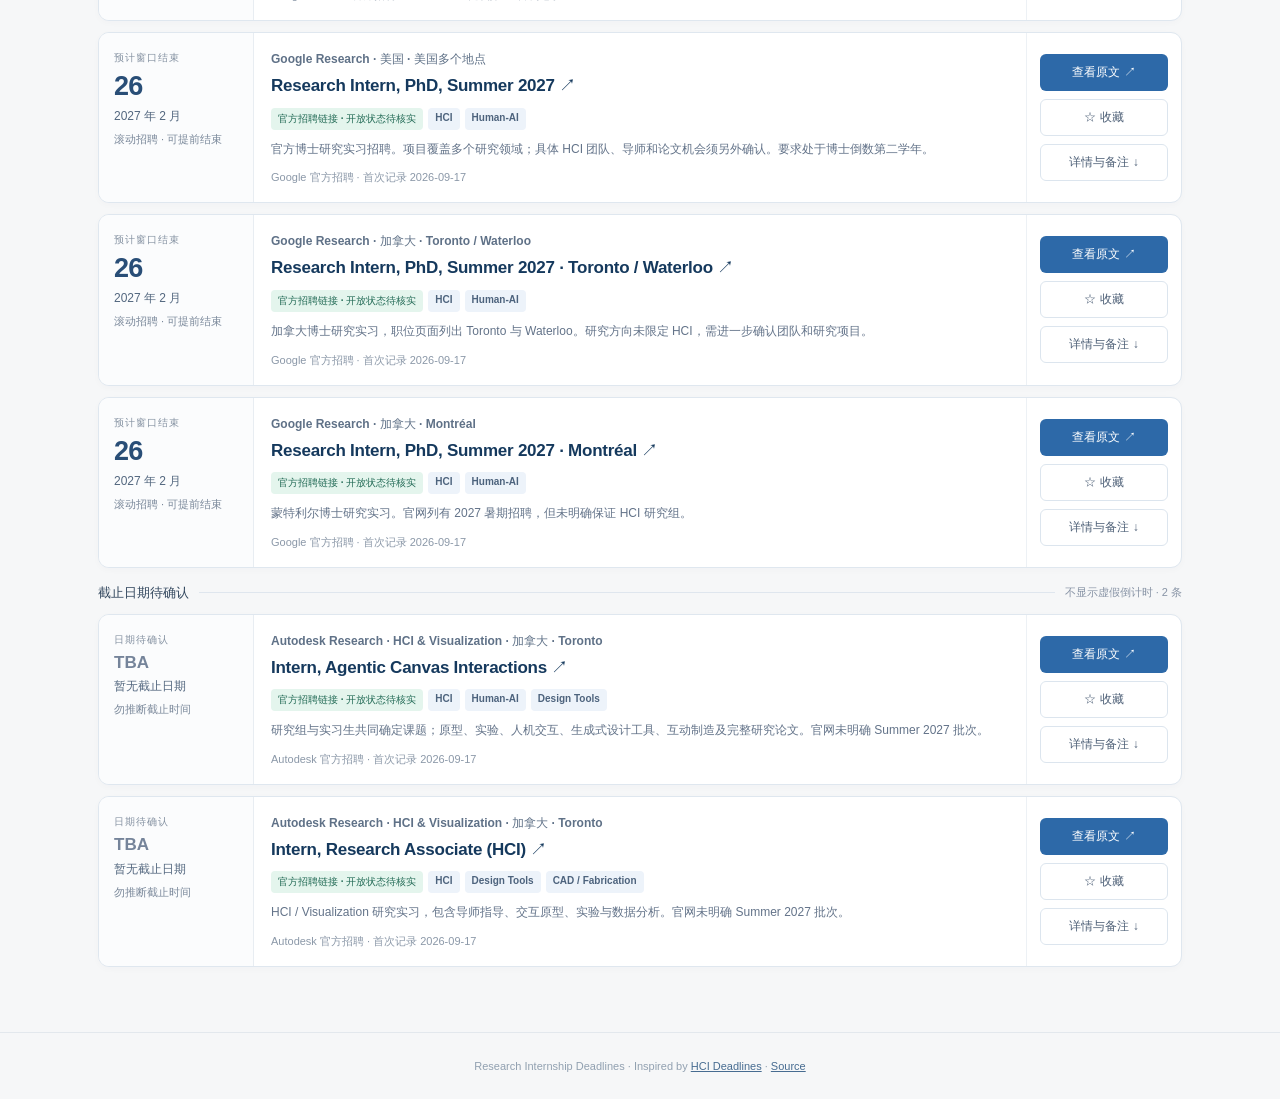
==== commit 4e961e3d: "Track Tesla HCI and UX internship leads" ====
--- a/public/index.html
+++ b/public/index.html
@@ -55,7 +55,7 @@
 function curatedJobs(){return (curatedData.items||[]).map(j=>({...j,kind:'official',first_seen:curatedData.reviewed_on,source:'人工官方页面核查 · '+curatedData.reviewed_on,description:'事实：'+j.evidence+' 匹配判断：'+j.match_reason,date_note:j.deadline_status,flags:[j.fit_caveat],deadline_kind:'unknown'}))}
 function expansionMatches(j){const q=$('query').value.trim().toLowerCase();return (!selectedRegions.size||selectedRegions.has(j.region))&&(!selectedTopics.size||(j.topics||[]).some(t=>selectedTopics.has(t)))&&(!q||[j.company,j.title,j.location,j.evidence,j.match_reason].join(' ').toLowerCase().includes(q))}
 function expansionCard(j){return '<article class="review-card"><div class="review-rank">'+escapeHTML(j.rank)+'</div><div><h4>'+escapeHTML(j.company)+' · '+escapeHTML(j.title)+'</h4><div class="review-meta">'+escapeHTML(PLACES[j.region]||j.region||'地区待核实')+' · '+escapeHTML(j.location)+'</div><span class="review-status">'+escapeHTML(j.status_label)+'</span><div class="review-facts"><div class="full"><b>事实证据</b><br>'+escapeHTML(j.evidence)+'</div><div><b>匹配判断（推断）</b><br>'+escapeHTML(j.match_reason)+'</div><div><b>资格与局限</b><br>'+escapeHTML(j.fit_caveat)+'</div><div class="full"><b>截止信息</b><br>'+escapeHTML(j.deadline_status)+(j.deadline_inference?'<br>推断：'+escapeHTML(j.deadline_inference):'')+'</div><div><a href="'+escapeHTML(safeURL(j.url))+'" target="_blank" rel="noopener noreferrer">官方页面 ↗</a>'+(j.source_url?' · <a href="'+escapeHTML(safeURL(j.source_url))+'" target="_blank" rel="noopener noreferrer">线索来源 ↗</a>':'')+'</div></div></div></article>'}
-function renderExpansion(){let el=$('hciExpansion');if(!el){el=document.createElement('section');el.id='hciExpansion';el.className='review-panel';$('summary').after(el)}el.innerHTML='<h3>扩展 HCI 机会 · Research + Design Tools</h3><p class="review-intro">核查日期：'+escapeHTML(curatedData.reviewed_on||'待加载')+'。'+escapeHTML(curatedData.note||'')+'</p>'+[['items','优先考虑 · 官方具体职位已核查'],['caution_items','资格限制 · 先确认能否申请'],['watch_items','继续追踪 · 不计为已核查可申请岗位'],['brand_items','运动品牌 · 往期、招聘周期与资格限制']].map(([key,label])=>'<h4 class="review-subheading">'+label+'</h4><div class="review-list">'+(curatedData[key]||[]).filter(expansionMatches).map(expansionCard).join('')+'</div>').join('')}
+function renderExpansion(){let el=$('hciExpansion');if(!el){el=document.createElement('section');el.id='hciExpansion';el.className='review-panel';$('summary').after(el)}el.innerHTML='<h3>扩展 HCI 机会 · Research + Design Tools</h3><p class="review-intro">核查日期：'+escapeHTML(curatedData.reviewed_on||'待加载')+'。'+escapeHTML(curatedData.note||'')+'</p>'+[['items','优先考虑 · 官方具体职位已核查'],['caution_items','资格限制 · 先确认能否申请'],['watch_items','继续追踪 · 不计为已核查可申请岗位'],['brand_items','运动与消费品牌、汽车及硬件 · 历史职位与未验证线索']].map(([key,label])=>'<h4 class="review-subheading">'+label+'</h4><div class="review-list">'+(curatedData[key]||[]).filter(expansionMatches).map(expansionCard).join('')+'</div>').join('')}
 
 async function load(){const results=await Promise.allSettled(['/data/feed.json','/data/research-lead-review.json','/data/hci-expansion.json'].map(async url=>{const res=await fetch(url+'?ts='+Date.now(),{cache:'no-store'});if(!res.ok)throw Error('HTTP '+res.status);return res.json()}));if(results[0].status==='fulfilled')feed=results[0].value;if(results[1].status==='fulfilled')reviewData=results[1].value;if(results[2].status==='fulfilled')curatedData=results[2].value;render();if(results.some(x=>x.status==='rejected'))$('scanstate').textContent='部分数据读取失败 · 请刷新或检查 GitHub 数据文件'}load();
 </script><script src="/scan-control.js" defer></script><script src="/radar-experience.js" defer></script></body></html>
